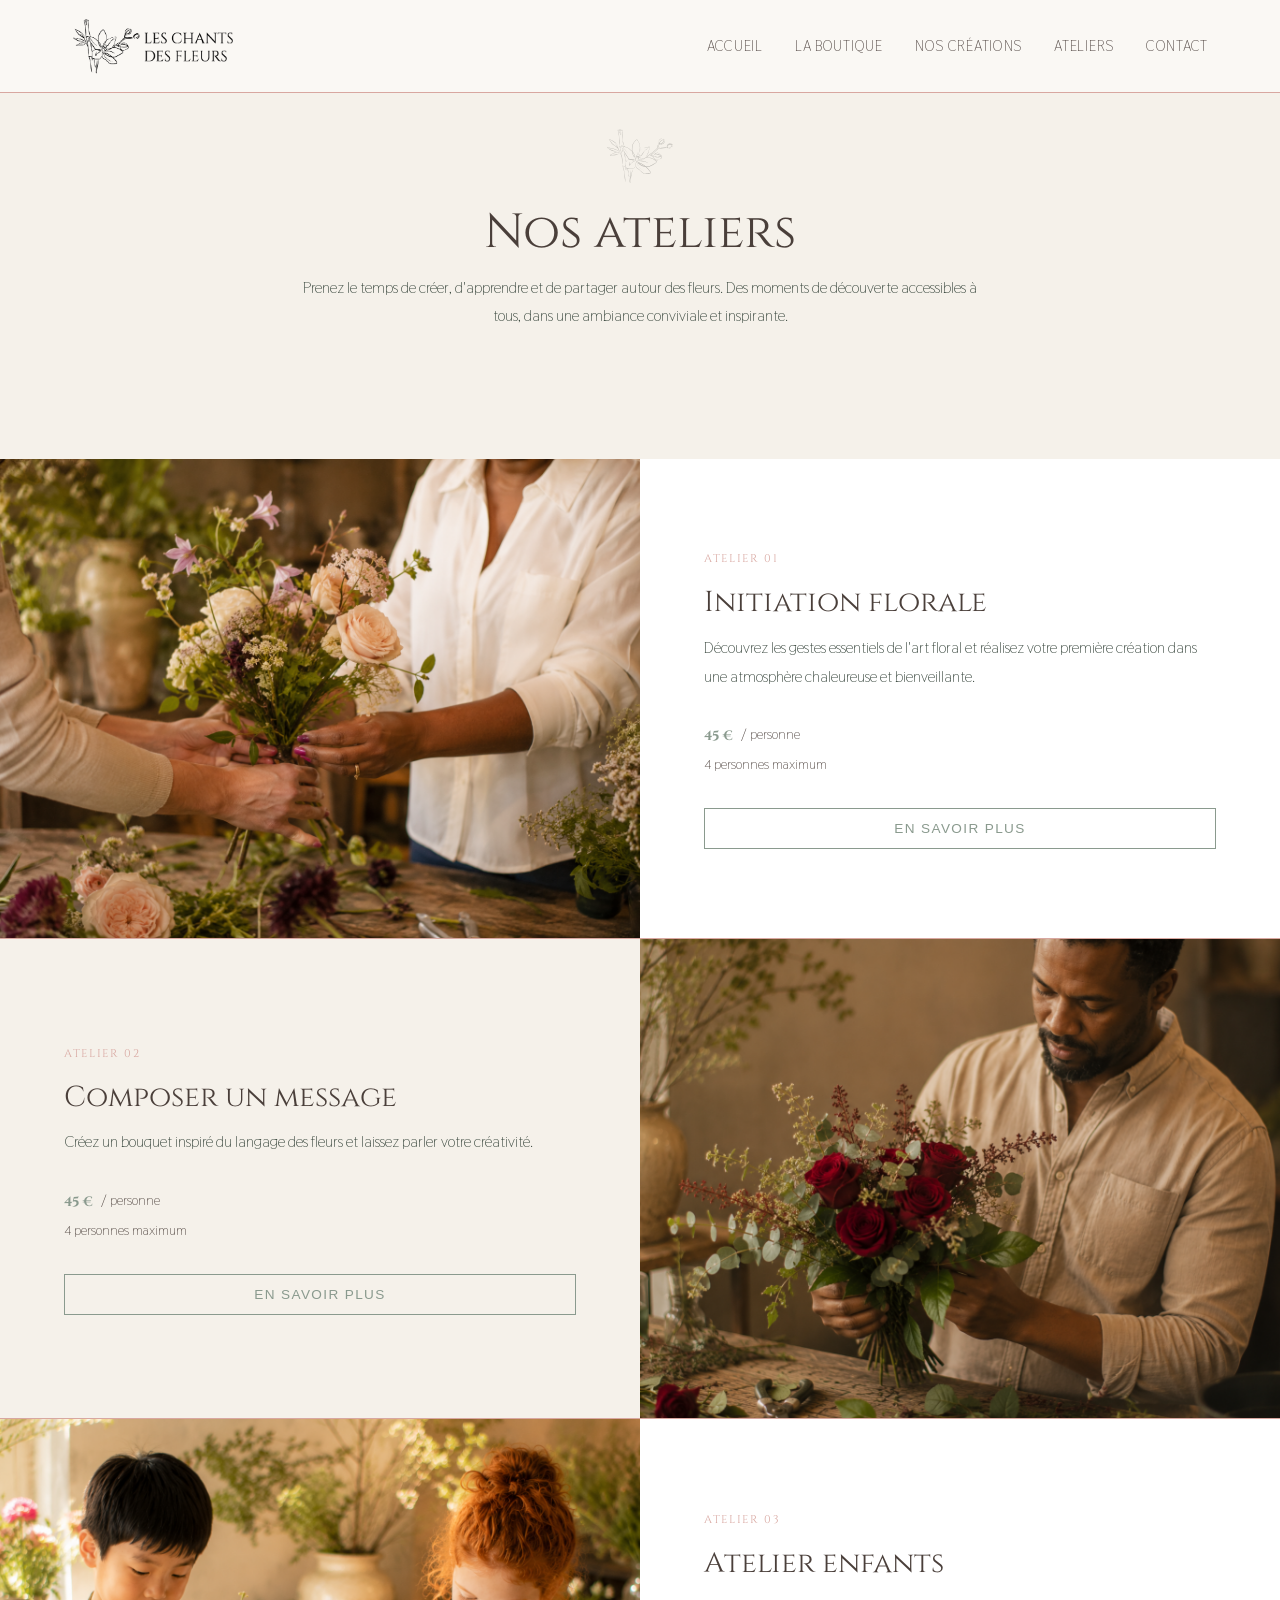
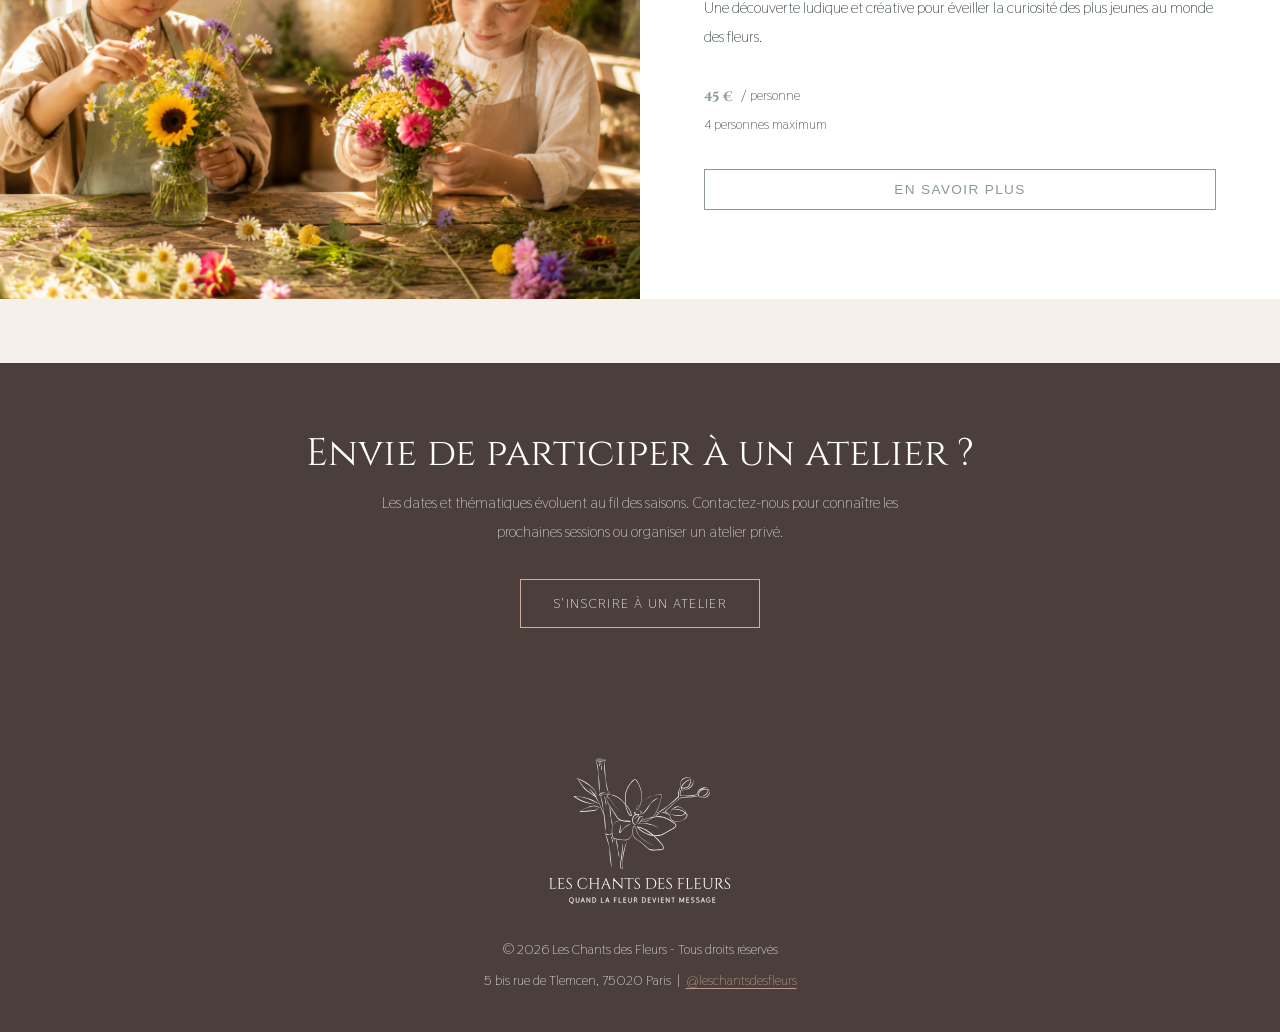
==== pages/ateliers.html @ 89115797 "Ajout pages internes + mises à jour homepage - Page boutique : texte Magalita, portrait, galerie 3 p" ====
<!DOCTYPE html>
<html lang="fr">
<head>
  <meta charset="UTF-8" />
  <meta name="viewport" content="width=device-width, initial-scale=1.0" />
  <meta name="description" content="Les Chants des Fleurs — Nos ateliers floraux à Paris 20e. Initiation florale, langage des fleurs, atelier enfants." />
  <title>Nos ateliers — Les Chants des Fleurs</title>

  <link rel="icon" type="image/svg+xml" href="../assets/images/logo/logo-dessin.svg" />
  <link rel="stylesheet" href="../assets/css/style.css" />
  <style>
    /* ================================================
       Page ateliers — styles spécifiques
       ================================================ */

    .page-hero {
      padding: calc(var(--spacing-xl) * 2) 0 var(--spacing-xl);
      text-align: center;
      background: var(--color-bg);
    }

    .page-hero__ornement {
      height: 56px;
      width: auto;
      opacity: 0.3;
      margin: 0 auto var(--spacing-m);
      display: block;
    }

    .page-hero__titre {
      font-size: clamp(1.8rem, 4vw, 3rem);
      color: var(--color-primary);
      margin-bottom: var(--spacing-m);
    }

    .page-hero__sous-titre {
      color: var(--color-text-light);
      max-width: 680px;
      margin: 0 auto;
      font-size: 1rem;
      line-height: 1.8;
    }

    /* ================================================
       Blocs ateliers empilés
       ================================================ */
    .ateliers-liste {
      padding: var(--spacing-xl) 0;
    }

    .atelier-bloc {
      display: grid;
      grid-template-columns: 1fr 1fr;
      min-height: 480px;
      border-bottom: 1px solid var(--color-accent);
      scroll-margin-top: 90px;
    }

    .atelier-bloc:last-child {
      border-bottom: none;
    }

    /* Photo à gauche pour les blocs impairs */
    .atelier-bloc:nth-child(odd) .atelier-bloc__photo {
      order: 0;
    }
    .atelier-bloc:nth-child(odd) .atelier-bloc__contenu {
      order: 1;
    }

    /* Photo à droite pour les blocs pairs */
    .atelier-bloc:nth-child(even) .atelier-bloc__photo {
      order: 1;
    }
    .atelier-bloc:nth-child(even) .atelier-bloc__contenu {
      order: 0;
    }

    .atelier-bloc__photo {
      overflow: hidden;
    }

    .atelier-bloc__photo img {
      width: 100%;
      height: 100%;
      object-fit: cover;
      object-position: center;
      display: block;
      transition: transform 0.6s ease;
    }

    .atelier-bloc:hover .atelier-bloc__photo img {
      transform: scale(1.03);
    }

    .atelier-bloc__contenu {
      display: flex;
      flex-direction: column;
      justify-content: center;
      padding: var(--spacing-xl);
      background: white;
    }

    .atelier-bloc:nth-child(even) .atelier-bloc__contenu {
      background: var(--color-bg);
    }

    .atelier-bloc__numero {
      font-family: var(--font-title);
      font-size: 0.7rem;
      letter-spacing: 0.15em;
      text-transform: uppercase;
      color: var(--color-accent);
      margin-bottom: var(--spacing-m);
    }

    .atelier-bloc__titre {
      font-size: clamp(1.3rem, 2.5vw, 1.8rem);
      color: var(--color-primary);
      margin-bottom: var(--spacing-m);
    }

    .atelier-bloc__texte {
      color: var(--color-text-light);
      line-height: 1.8;
      margin-bottom: var(--spacing-l);
    }

    .atelier-bloc__meta {
      display: flex;
      flex-direction: column;
      gap: 0.4rem;
      margin-bottom: var(--spacing-l);
    }

    .atelier-bloc__meta span {
      font-size: 0.85rem;
      color: var(--color-text);
      display: flex;
      align-items: center;
      gap: 0.5rem;
    }

    .atelier-bloc__meta strong {
      font-family: var(--font-title);
      color: var(--color-secondary);
    }

    /* ================================================
       Lightbox ateliers
       ================================================ */
    .lightbox {
      display: none;
      position: fixed;
      inset: 0;
      z-index: 200;
      background: rgba(74, 63, 58, 0.75);
      backdrop-filter: blur(4px);
      align-items: center;
      justify-content: center;
      padding: var(--spacing-l);
    }

    .lightbox--visible {
      display: flex;
    }

    .lightbox__inner {
      background: white;
      max-width: 860px;
      width: 100%;
      display: grid;
      grid-template-columns: 1fr 1fr;
      position: relative;
      max-height: 90vh;
      overflow: hidden;
    }

    .lightbox__close {
      position: absolute;
      top: var(--spacing-m);
      right: var(--spacing-m);
      background: none;
      border: none;
      font-size: 1.5rem;
      color: var(--color-text-light);
      cursor: pointer;
      z-index: 10;
      line-height: 1;
      transition: color 0.2s;
      padding: 0.25rem 0.5rem;
    }

    .lightbox__close:hover {
      color: var(--color-primary);
    }

    .lightbox__image-wrap {
      overflow: hidden;
    }

    .lightbox__image-wrap img {
      width: 100%;
      height: 100%;
      object-fit: cover;
      object-position: center;
      display: block;
    }

    .lightbox__details {
      padding: var(--spacing-xl) var(--spacing-l);
      display: flex;
      flex-direction: column;
      gap: var(--spacing-m);
      overflow-y: auto;
    }

    .lightbox__ornement {
      height: 40px;
      width: auto;
      opacity: 0.25;
    }

    .lightbox__nom {
      font-family: var(--font-title);
      font-size: 1.4rem;
      font-weight: 400;
      color: var(--color-primary);
      margin: 0;
    }

    .lightbox__desc {
      color: var(--color-text);
      font-size: 0.95rem;
      margin: 0;
      line-height: 1.8;
    }

    .lightbox__infos {
      display: flex;
      flex-direction: column;
      gap: 0.4rem;
      padding: var(--spacing-m) 0;
      border-top: 1px solid var(--color-accent);
      border-bottom: 1px solid var(--color-accent);
    }

    .lightbox__infos span {
      font-size: 0.88rem;
      color: var(--color-text);
    }

    .lightbox__infos strong {
      font-family: var(--font-title);
      color: var(--color-secondary);
    }

    .lightbox__mention {
      font-size: 0.78rem;
      color: var(--color-text-light);
      font-style: italic;
      line-height: 1.6;
      margin: 0;
    }

    /* ================================================
       CTA fin de page
       ================================================ */
    .section--cta-ateliers {
      background: var(--color-primary);
      padding: var(--spacing-xl) 0;
      text-align: center;
    }

    .section--cta-ateliers h2 {
      color: white;
      margin-bottom: var(--spacing-m);
    }

    .section--cta-ateliers p {
      color: rgba(255,255,255,0.75);
      max-width: 580px;
      margin: 0 auto var(--spacing-l);
      line-height: 1.8;
    }

    .btn--light {
      background: transparent;
      color: white;
      border-color: var(--color-accent);
    }

    .btn--light:hover {
      background: var(--color-accent);
      color: var(--color-primary);
    }

    /* ================================================
       Responsive
       ================================================ */
    @media (max-width: 768px) {
      .atelier-bloc {
        grid-template-columns: 1fr;
        min-height: auto;
      }

      .atelier-bloc__photo {
        order: 0 !important;
        height: 280px;
      }

      .atelier-bloc__contenu {
        order: 1 !important;
        padding: var(--spacing-l);
      }

      .lightbox__inner {
        grid-template-columns: 1fr;
        max-height: 90vh;
        overflow-y: auto;
      }

      .lightbox__image-wrap {
        height: 260px;
      }

      .lightbox__details {
        padding: var(--spacing-l);
      }
    }
  </style>
</head>
<body>

  <!-- Navigation -->
  <nav class="nav">
    <div class="nav__inner">
      <a href="../index.html" class="nav__logo">
        <img src="../assets/images/logo/logo-header.svg" alt="Les Chants des Fleurs" class="nav__logo-img" />
      </a>
      <ul class="nav__links">
        <li><a href="../index.html#accueil">Accueil</a></li>
        <li><a href="../pages/boutique.html">La boutique</a></li>
        <li><a href="../pages/nos-creations.html">Nos créations</a></li>
        <li><a href="../pages/ateliers.html">Ateliers</a></li>
        <li><a href="../index.html#contact">Contact</a></li>
      </ul>
    </div>
  </nav>

  <!-- Hero -->
  <section class="page-hero">
    <div class="container">
      <img src="../assets/images/logo/logo-dessin.svg" alt="" class="page-hero__ornement" />
      <h1 class="page-hero__titre">Nos ateliers</h1>
      <p class="page-hero__sous-titre">Prenez le temps de créer, d'apprendre et de partager autour des fleurs. Des moments de découverte accessibles à tous, dans une ambiance conviviale et inspirante.</p>
    </div>
  </section>

  <!-- Blocs ateliers -->
  <div class="ateliers-liste">

    <!-- Atelier 1 — Initiation florale -->
    <article id="initiation" class="atelier-bloc"
      data-img="../assets/images/produits/Atelier_initiation.png"
      data-nom="Initiation florale"
      data-desc="Découvrez les bases de la composition florale lors d'un atelier convivial en petit groupe. Accompagné(e) pas à pas, vous apprendrez à harmoniser les formes, les couleurs et les textures pour créer votre propre bouquet à partir de fleurs fraîches de saison."
      data-duree="Durée : à préciser"
      data-tarif="45 € par personne"
      data-groupe="Groupe limité à 4 participants">
      <div class="atelier-bloc__photo">
        <img src="../assets/images/produits/Atelier_initiation.png" alt="Atelier initiation florale" />
      </div>
      <div class="atelier-bloc__contenu">
        <p class="atelier-bloc__numero">Atelier 01</p>
        <h2 class="atelier-bloc__titre">Initiation florale</h2>
        <p class="atelier-bloc__texte">Découvrez les gestes essentiels de l'art floral et réalisez votre première création dans une atmosphère chaleureuse et bienveillante.</p>
        <div class="atelier-bloc__meta">
          <span><strong>45 €</strong> / personne</span>
          <span>4 personnes maximum</span>
        </div>
        <button class="btn btn--outline atelier-btn-zoom">En savoir plus</button>
      </div>
    </article>

    <!-- Atelier 2 — Composer un message -->
    <article id="message" class="atelier-bloc"
      data-img="../assets/images/produits/Atelier_message.png"
      data-nom="Composer un message"
      data-desc="Chaque fleur possède sa symbolique. Lors de cet atelier, découvrez le langage des fleurs et composez une création unique qui raconte une histoire, transmet une émotion ou accompagne un message particulier."
      data-duree="Durée : à préciser"
      data-tarif="45 € par personne"
      data-groupe="Groupe limité à 4 participants">
      <div class="atelier-bloc__photo">
        <img src="../assets/images/produits/Atelier_message.png" alt="Atelier composer un message" />
      </div>
      <div class="atelier-bloc__contenu">
        <p class="atelier-bloc__numero">Atelier 02</p>
        <h2 class="atelier-bloc__titre">Composer un message</h2>
        <p class="atelier-bloc__texte">Créez un bouquet inspiré du langage des fleurs et laissez parler votre créativité.</p>
        <div class="atelier-bloc__meta">
          <span><strong>45 €</strong> / personne</span>
          <span>4 personnes maximum</span>
        </div>
        <button class="btn btn--outline atelier-btn-zoom">En savoir plus</button>
      </div>
    </article>

    <!-- Atelier 3 — Atelier enfants -->
    <article id="enfants" class="atelier-bloc"
      data-img="../assets/images/produits/Atelier_enfants.png"
      data-nom="Atelier enfants"
      data-desc="Pensé pour les enfants, cet atelier propose une approche simple et amusante de l'univers floral. Observation, manipulation et création permettent aux plus jeunes de développer leur imagination tout en découvrant la nature et les fleurs."
      data-duree="Durée : à préciser"
      data-tarif="45 € par personne"
      data-groupe="Groupe limité à 4 participants">
      <div class="atelier-bloc__photo">
        <img src="../assets/images/produits/Atelier_enfants.png" alt="Atelier enfants" />
      </div>
      <div class="atelier-bloc__contenu">
        <p class="atelier-bloc__numero">Atelier 03</p>
        <h2 class="atelier-bloc__titre">Atelier enfants</h2>
        <p class="atelier-bloc__texte">Une découverte ludique et créative pour éveiller la curiosité des plus jeunes au monde des fleurs.</p>
        <div class="atelier-bloc__meta">
          <span><strong>45 €</strong> / personne</span>
          <span>4 personnes maximum</span>
        </div>
        <button class="btn btn--outline atelier-btn-zoom">En savoir plus</button>
      </div>
    </article>

  </div>

  <!-- CTA inscription -->
  <section class="section--cta-ateliers">
    <div class="container">
      <h2>Envie de participer à un atelier ?</h2>
      <p>Les dates et thématiques évoluent au fil des saisons. Contactez-nous pour connaître les prochaines sessions ou organiser un atelier privé.</p>
      <a href="../index.html#contact" class="btn btn--light">S'inscrire à un atelier</a>
    </div>
  </section>

  <!-- Lightbox -->
  <div id="lightbox" class="lightbox" role="dialog" aria-modal="true" aria-label="Détail de l'atelier">
    <div class="lightbox__inner">
      <button class="lightbox__close" aria-label="Fermer">&times;</button>
      <div class="lightbox__image-wrap">
        <img id="lightbox-img" src="" alt="" />
      </div>
      <div class="lightbox__details">
        <img src="../assets/images/logo/logo-dessin.svg" alt="" class="lightbox__ornement" />
        <h3 id="lightbox-nom" class="lightbox__nom"></h3>
        <p id="lightbox-desc" class="lightbox__desc"></p>
        <div class="lightbox__infos">
          <span id="lightbox-duree"></span>
          <span><strong id="lightbox-tarif"></strong></span>
          <span id="lightbox-groupe"></span>
        </div>
        <p class="lightbox__mention">Les fleurs utilisées varient selon les saisons et les arrivages afin de privilégier la fraîcheur et la qualité des créations.</p>
        <a href="../index.html#contact" class="btn btn--outline" style="align-self: flex-start;">S'inscrire à cet atelier</a>
      </div>
    </div>
  </div>

  <!-- Footer -->
  <footer class="footer">
    <img src="../assets/images/logo/logo-blanc.svg" alt="Les Chants des Fleurs" class="footer__logo" />
    <p>&copy; 2026 Les Chants des Fleurs - Tous droits réservés</p>
    <p>5 bis rue de Tlemcen, 75020 Paris &nbsp;|&nbsp; <a href="https://instagram.com/leschantsdesfleurs" target="_blank" rel="noopener">@leschantsdesfleurs</a></p>
  </footer>

  <script src="../assets/js/main.js"></script>
  <script>
    const lightbox = document.getElementById('lightbox');
    const lbImg = document.getElementById('lightbox-img');
    const lbNom = document.getElementById('lightbox-nom');
    const lbDesc = document.getElementById('lightbox-desc');
    const lbDuree = document.getElementById('lightbox-duree');
    const lbTarif = document.getElementById('lightbox-tarif');
    const lbGroupe = document.getElementById('lightbox-groupe');

    document.querySelectorAll('.atelier-btn-zoom').forEach(btn => {
      btn.addEventListener('click', () => {
        const bloc = btn.closest('.atelier-bloc');
        lbImg.src = bloc.dataset.img;
        lbImg.alt = bloc.dataset.nom;
        lbNom.textContent = bloc.dataset.nom;
        lbDesc.textContent = bloc.dataset.desc;
        lbDuree.textContent = bloc.dataset.duree;
        lbTarif.textContent = bloc.dataset.tarif;
        lbGroupe.textContent = bloc.dataset.groupe;
        lightbox.classList.add('lightbox--visible');
        document.body.style.overflow = 'hidden';
      });
    });

    document.querySelector('.lightbox__close').addEventListener('click', closeLightbox);
    lightbox.addEventListener('click', e => {
      if (e.target === lightbox) closeLightbox();
    });
    document.addEventListener('keydown', e => {
      if (e.key === 'Escape') closeLightbox();
    });

    function closeLightbox() {
      lightbox.classList.remove('lightbox--visible');
      document.body.style.overflow = '';
    }
  </script>
</body>
</html>
---- assets/css/style.css ----
/* ================================================
   Polices locales
   ================================================ */
@font-face {
  font-family: 'Cinzel';
  src: url('../fonts/Cinzel-Regular.otf') format('opentype');
  font-weight: 400;
  font-style: normal;
  font-display: swap;
}
@font-face {
  font-family: 'Cinzel';
  src: url('../fonts/Cinzel-Bold.otf') format('opentype');
  font-weight: 700;
  font-style: normal;
  font-display: swap;
}
@font-face {
  font-family: 'Cinzel';
  src: url('../fonts/Cinzel-Black.otf') format('opentype');
  font-weight: 900;
  font-style: normal;
  font-display: swap;
}
@font-face {
  font-family: 'Thasadith';
  src: url('../fonts/Thasadith-Regular.ttf') format('truetype');
  font-weight: 400;
  font-style: normal;
  font-display: swap;
}
@font-face {
  font-family: 'Thasadith';
  src: url('../fonts/Thasadith-Italic.ttf') format('truetype');
  font-weight: 400;
  font-style: italic;
  font-display: swap;
}
@font-face {
  font-family: 'Thasadith';
  src: url('../fonts/Thasadith-Bold.ttf') format('truetype');
  font-weight: 700;
  font-style: normal;
  font-display: swap;
}
@font-face {
  font-family: 'Thasadith';
  src: url('../fonts/Thasadith-BoldItalic.ttf') format('truetype');
  font-weight: 700;
  font-style: italic;
  font-display: swap;
}

/* ================================================
   Variables - charte graphique Les Chants des Fleurs
   ================================================ */
:root {
  --color-primary: #4A3F3A;    /* Brun encre */
  --color-secondary: #8A9A8E;  /* Vert sauge */
  --color-accent: #D8A7A0;     /* Vieux rose */
  --color-bg: #F5F1EA;         /* Beige papier */
  --color-text: #4A3F3A;
  --color-text-light: #2E3D33;

  --font-title: 'Cinzel', Georgia, serif;
  --font-body: 'Thasadith', Arial, sans-serif;

  --max-width: 1200px;
  --spacing-s: 0.5rem;
  --spacing-m: 1rem;
  --spacing-l: 2rem;
  --spacing-xl: 4rem;
}

/* ================================================
   Reset & base
   ================================================ */
*, *::before, *::after {
  box-sizing: border-box;
  margin: 0;
  padding: 0;
}

html {
  scroll-behavior: smooth;
}

body {
  background-color: var(--color-bg);
  color: var(--color-text);
  font-family: var(--font-body);
  font-size: 1rem;
  line-height: 1.7;
}

img {
  max-width: 100%;
  display: block;
}

a {
  color: inherit;
  text-decoration: none;
}

/* ================================================
   Typographie
   ================================================ */
h1, h2, h3, h4 {
  font-family: var(--font-title);
  font-weight: 400;
  line-height: 1.2;
}

h1 { font-size: clamp(2rem, 5vw, 3.5rem); }
h2 { font-size: clamp(1.5rem, 3vw, 2.5rem); }
h3 { font-size: 1.25rem; }

p { margin-bottom: var(--spacing-m); }

/* ================================================
   Layout
   ================================================ */
.container {
  max-width: var(--max-width);
  margin: 0 auto;
  padding: 0 var(--spacing-l);
}

section {
  padding: var(--spacing-xl) 0;
}

/* ================================================
   Navigation
   ================================================ */
.nav {
  position: fixed;
  top: 0;
  width: 100%;
  z-index: 100;
  background: rgba(250, 248, 245, 0.95);
  backdrop-filter: blur(8px);
  border-bottom: 1px solid var(--color-accent);
}

.nav__inner {
  display: flex;
  align-items: center;
  justify-content: space-between;
  padding: var(--spacing-m) var(--spacing-l);
  max-width: var(--max-width);
  margin: 0 auto;
}

.nav__logo {
  display: flex;
  align-items: center;
}

.nav__logo-img {
  height: 60px;
  width: auto;
}

.nav__links {
  display: flex;
  gap: var(--spacing-l);
  list-style: none;
}

.nav__links a {
  font-size: 0.9rem;
  letter-spacing: 0.05em;
  text-transform: uppercase;
  transition: color 0.2s;
}

.nav__links a:hover {
  color: var(--color-primary);
}

/* ================================================
   Hero
   ================================================ */
.hero {
  height: 100vh;
  display: flex;
  align-items: center;
  justify-content: center;
  text-align: center;
  background-color: var(--color-primary);
  background-image: url('../images/hero/hero2.png');
  background-size: cover;
  background-position: center;
  position: relative;
}

.hero::before {
  content: '';
  position: absolute;
  inset: 0;
  background: rgba(74, 63, 58, 0.45);
}

.hero__content {
  position: relative;
  max-width: 700px;
  padding: var(--spacing-l);
}

.hero__title {
  margin-bottom: var(--spacing-m);
  color: white;
}

.hero__subtitle {
  font-size: 1.1rem;
  color: rgba(255,255,255,0.85);
  margin-bottom: var(--spacing-l);
}

/* ================================================
   Boutons
   ================================================ */
.btn {
  display: inline-block;
  padding: 0.75rem 2rem;
  border: 1px solid currentColor;
  font-size: 0.85rem;
  letter-spacing: 0.1em;
  text-transform: uppercase;
  cursor: pointer;
  transition: background 0.2s, color 0.2s;
}

.btn--primary {
  background: var(--color-secondary);
  color: white;
  border-color: var(--color-secondary);
}

.btn--primary:hover {
  background: transparent;
  color: var(--color-secondary);
}

.btn--outline {
  background: transparent;
  color: var(--color-secondary);
}

.btn--outline:hover {
  background: var(--color-secondary);
  color: white;
}

/* ================================================
   Utilitaires sections
   ================================================ */
.section--beige {
  background: var(--color-bg);
}

/* ================================================
   Section intro
   ================================================ */
.intro {
  text-align: center;
  max-width: 700px;
  margin: 0 auto;
}

.intro h2 {
  margin-bottom: var(--spacing-m);
  color: var(--color-primary);
}

/* ================================================
   Section boutique / fondatrice
   ================================================ */
#boutique {
  padding: var(--spacing-l) 0;
}

.boutique__grid {
  display: grid;
  grid-template-columns: 3fr 2fr;
  gap: var(--spacing-l);
  align-items: center;
}

.boutique__ornement {
  height: 64px;
  width: auto;
  opacity: 0.35;
  margin-bottom: var(--spacing-m);
  display: block;
}

.boutique__texte h2 {
  margin-bottom: var(--spacing-m);
  color: var(--color-primary);
}

.boutique__signature {
  font-family: var(--font-title);
  font-size: 0.95rem;
  color: var(--color-secondary);
  margin: var(--spacing-m) 0;
  font-style: italic;
}

.boutique__signature span {
  font-family: var(--font-body);
  font-style: normal;
  font-size: 0.85rem;
  letter-spacing: 0.08em;
  text-transform: uppercase;
  color: var(--color-text-light);
}

.boutique__photo img {
  width: 100%;
  max-height: 480px;
  aspect-ratio: 4/5;
  object-fit: cover;
  object-position: top;
}

/* ================================================
   Grille générique (ateliers uniquement)
   ================================================ */
.grid--3 {
  display: grid;
  grid-template-columns: repeat(auto-fit, minmax(280px, 1fr));
  gap: var(--spacing-l);
}

/* ================================================
   Section Nos Créations — Grille 3+2
   ================================================ */
.section--creations {
  padding: var(--spacing-xl) 0;
  background: white;
}

.creations__header {
  text-align: center;
  max-width: 580px;
  margin: 0 auto var(--spacing-xl);
}

.creations__header h2 {
  color: var(--color-primary);
  margin-bottom: var(--spacing-m);
}

.creations__intro {
  color: var(--color-text-light);
  font-style: italic;
  margin: 0;
}

/* Grille 2x2 */
.creations__grid {
  display: grid;
  grid-template-columns: repeat(2, 1fr);
  gap: var(--spacing-xl) var(--spacing-l);
}

.creation-thumb {
  display: block;
  text-decoration: none;
  color: inherit;
  cursor: pointer;
}

.creation-thumb__figure {
  margin: 0;
  overflow: hidden;
}

.creation-thumb__figure img {
  width: 100%;
  aspect-ratio: 1;
  object-fit: cover;
  display: block;
  transition: transform 0.6s ease;
}

.creation-thumb:hover .creation-thumb__figure img {
  transform: scale(1.04);
}

.creation-thumb__label {
  display: flex;
  align-items: flex-start;
  gap: var(--spacing-m);
  padding: var(--spacing-m) 0 0;
}

.creation-thumb__text {
  display: flex;
  flex-direction: column;
  gap: 0.35rem;
}

.creation-thumb__desc {
  font-size: 1rem;
  color: var(--color-text-light);
  margin: 0;
  line-height: 1.6;
}

.creation-thumb__ornement {
  height: 56px;
  width: auto;
  opacity: 0.65;
  flex-shrink: 0;
}

.creation-thumb__label h3 {
  font-family: var(--font-title);
  font-size: 1.1rem;
  font-weight: 400;
  color: var(--color-primary);
  letter-spacing: 0.05em;
  margin: 0;
}

/* ================================================
   Ateliers
   ================================================ */
.atelier-card {
  border: 1px solid var(--color-accent);
  text-align: center;
  overflow: hidden;
}

.atelier-card__image {
  width: 100%;
  overflow: hidden;
}

.atelier-card__image img {
  width: 100%;
  display: block;
  object-fit: cover;
  transition: transform 0.6s ease;
}

.atelier-card:hover .atelier-card__image img {
  transform: scale(1.04);
}

/* Cadrage large — vue d'ensemble */
.atelier-card__image--large {
  height: 170px;
}
.atelier-card__image--large img {
  height: 170px;
  object-position: center center;
}

/* Cadrage serré — zoom sur les mains/détail */
.atelier-card__image--serree {
  height: 170px;
}
.atelier-card__image--serree img {
  height: 170px;
  object-position: center 30%;
}

/* Cadrage décentré — composition légèrement décalée */
.atelier-card__image--decentree {
  height: 170px;
}
.atelier-card__image--decentree img {
  height: 170px;
  object-position: left center;
}

.atelier-card h3 {
  font-family: var(--font-title);
  font-size: 1.1rem;
  color: var(--color-primary);
  margin: var(--spacing-l) var(--spacing-l) var(--spacing-m);
}

.atelier-card p {
  color: var(--color-text);
  font-size: 0.9rem;
  padding: 0 var(--spacing-l) var(--spacing-l);
  margin: 0;
}

/* ================================================
   Social Wall Instagram — Bande horizontale
   ================================================ */
.section--instagram {
  padding: var(--spacing-xl) 0;
  background: var(--color-bg);
}

.instagram__header {
  text-align: center;
  margin-bottom: var(--spacing-l);
  padding: 0 var(--spacing-l);
}

.instagram__header h2 {
  color: var(--color-primary);
  margin-bottom: var(--spacing-s);
}

.instagram__handle {
  font-size: 0.85rem;
  letter-spacing: 0.1em;
  color: var(--color-secondary);
  transition: color 0.2s;
}

.instagram__handle:hover {
  color: var(--color-primary);
}

.instagram__wall {
  display: flex;
  gap: 6px;
  height: 380px;
  max-width: 1400px;
  margin: 0 auto;
  overflow: hidden;
}

.instagram__post {
  flex: 1;
  overflow: hidden;
}

.instagram__post img {
  width: 100%;
  height: 100%;
  object-fit: cover;
  display: block;
  transition: opacity 0.35s, transform 0.6s;
}

.instagram__post:hover img {
  opacity: 0.88;
  transform: scale(1.03);
}

/* ================================================
   Contact
   ================================================ */
.contact__grid {
  display: grid;
  grid-template-columns: 1fr 1fr;
  gap: var(--spacing-xl);
  align-items: start;
}

.contact__info p {
  color: var(--color-text-light);
}

.instagram__link {
  display: inline-flex;
  align-items: center;
  gap: 0.4rem;
  color: var(--color-text-light);
  text-decoration: none;
  transition: color 0.2s;
}

.instagram__link:hover {
  color: var(--color-primary);
}

.instagram__link svg {
  flex-shrink: 0;
  opacity: 0.8;
}

.form__group {
  margin-bottom: var(--spacing-m);
}

.form__group label {
  display: block;
  font-size: 0.85rem;
  letter-spacing: 0.05em;
  text-transform: uppercase;
  margin-bottom: var(--spacing-s);
}

.form__group input,
.form__group textarea {
  width: 100%;
  padding: 0.75rem;
  border: 1px solid var(--color-accent);
  background: white;
  font-family: var(--font-body);
  font-size: 1rem;
  color: var(--color-text);
  outline: none;
  transition: border-color 0.2s;
}

.form__group input:focus,
.form__group textarea:focus {
  border-color: var(--color-primary);
}

.form__group textarea {
  min-height: 140px;
  resize: vertical;
}

/* ================================================
   Footer
   ================================================ */
.footer {
  background: var(--color-primary);
  color: white;
  text-align: center;
  padding: var(--spacing-xl) var(--spacing-l) var(--spacing-l);
  font-size: 0.85rem;
}

.footer__logo {
  height: 150px;
  width: auto;
  margin: 0 auto var(--spacing-l);
}

.footer p {
  margin-bottom: var(--spacing-s);
  opacity: 0.85;
}

.footer a {
  color: var(--color-accent);
  text-decoration: underline;
  text-underline-offset: 3px;
}

/* ================================================
   Responsive
   ================================================ */
@media (max-width: 768px) {
  .nav__links {
    display: none;
  }

  .boutique__grid {
    grid-template-columns: 1fr;
  }

  .boutique__photo {
    order: -1;
  }

  .creations__grid {
    grid-template-columns: 1fr;
  }

  .instagram__wall {
    height: 220px;
  }

  .contact__grid {
    grid-template-columns: 1fr;
  }
}
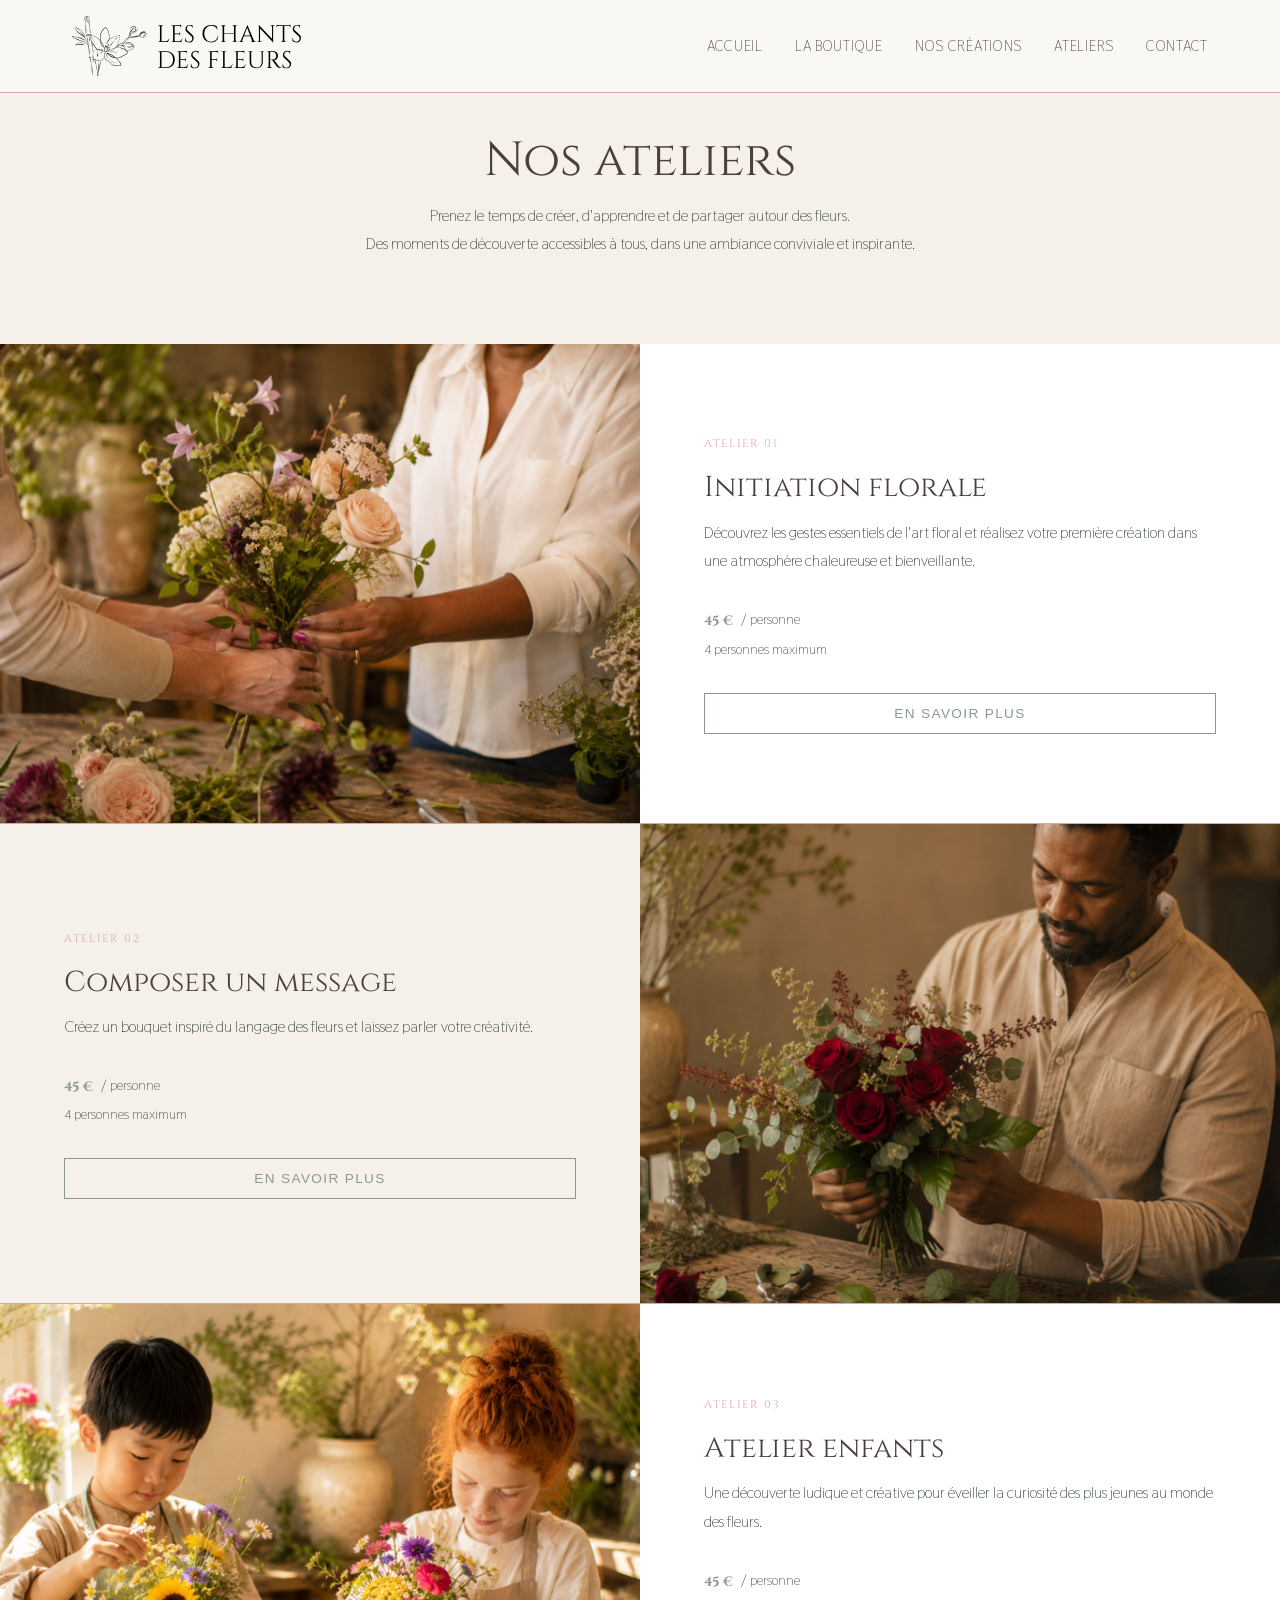
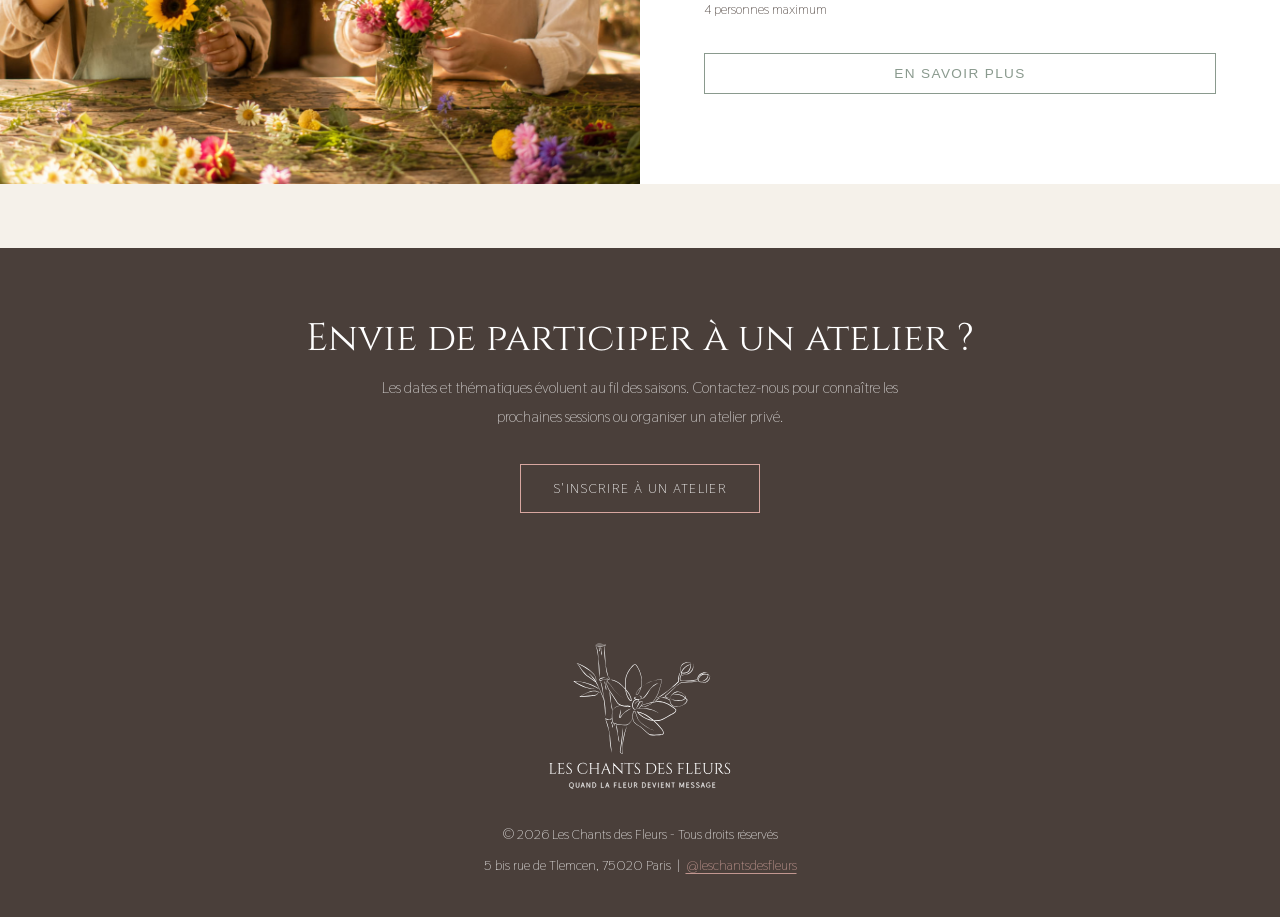
==== commit 6b4319be: "Refonte photos + ajustements UI — session 24 juin 2026 - Photos mariage : 4 images ajoutées (Mariage" ====
--- a/pages/ateliers.html
+++ b/pages/ateliers.html
@@ -14,7 +14,8 @@
        ================================================ */
 
     .page-hero {
-      padding: calc(var(--spacing-xl) * 2) 0 var(--spacing-xl);
+      padding: calc(var(--spacing-xl) * 2) 0 var(--spacing-m);
+      min-height: 280px;
       text-align: center;
       background: var(--color-bg);
     }
@@ -351,9 +352,8 @@
   <!-- Hero -->
   <section class="page-hero">
     <div class="container">
-      <img src="../assets/images/logo/logo-dessin.svg" alt="" class="page-hero__ornement" />
       <h1 class="page-hero__titre">Nos ateliers</h1>
-      <p class="page-hero__sous-titre">Prenez le temps de créer, d'apprendre et de partager autour des fleurs. Des moments de découverte accessibles à tous, dans une ambiance conviviale et inspirante.</p>
+      <p class="page-hero__sous-titre">Prenez le temps de créer, d'apprendre et de partager autour des fleurs.<br>Des moments de découverte accessibles à tous, dans une ambiance conviviale et inspirante.</p>
     </div>
   </section>
 
@@ -362,14 +362,14 @@
 
     <!-- Atelier 1 — Initiation florale -->
     <article id="initiation" class="atelier-bloc"
-      data-img="../assets/images/produits/Atelier_initiation.png"
+      data-img="../assets/images/produits/Atelier_initiation.jpg"
       data-nom="Initiation florale"
       data-desc="Découvrez les bases de la composition florale lors d'un atelier convivial en petit groupe. Accompagné(e) pas à pas, vous apprendrez à harmoniser les formes, les couleurs et les textures pour créer votre propre bouquet à partir de fleurs fraîches de saison."
       data-duree="Durée : à préciser"
       data-tarif="45 € par personne"
       data-groupe="Groupe limité à 4 participants">
       <div class="atelier-bloc__photo">
-        <img src="../assets/images/produits/Atelier_initiation.png" alt="Atelier initiation florale" />
+        <img src="../assets/images/produits/Atelier_initiation.jpg" alt="Atelier initiation florale" />
       </div>
       <div class="atelier-bloc__contenu">
         <p class="atelier-bloc__numero">Atelier 01</p>
@@ -385,14 +385,14 @@
 
     <!-- Atelier 2 — Composer un message -->
     <article id="message" class="atelier-bloc"
-      data-img="../assets/images/produits/Atelier_message.png"
+      data-img="../assets/images/produits/Atelier_message.jpg"
       data-nom="Composer un message"
       data-desc="Chaque fleur possède sa symbolique. Lors de cet atelier, découvrez le langage des fleurs et composez une création unique qui raconte une histoire, transmet une émotion ou accompagne un message particulier."
       data-duree="Durée : à préciser"
       data-tarif="45 € par personne"
       data-groupe="Groupe limité à 4 participants">
       <div class="atelier-bloc__photo">
-        <img src="../assets/images/produits/Atelier_message.png" alt="Atelier composer un message" />
+        <img src="../assets/images/produits/Atelier_message.jpg" alt="Atelier composer un message" />
       </div>
       <div class="atelier-bloc__contenu">
         <p class="atelier-bloc__numero">Atelier 02</p>
@@ -408,14 +408,14 @@
 
     <!-- Atelier 3 — Atelier enfants -->
     <article id="enfants" class="atelier-bloc"
-      data-img="../assets/images/produits/Atelier_enfants.png"
+      data-img="../assets/images/produits/Atelier_enfants.jpg"
       data-nom="Atelier enfants"
       data-desc="Pensé pour les enfants, cet atelier propose une approche simple et amusante de l'univers floral. Observation, manipulation et création permettent aux plus jeunes de développer leur imagination tout en découvrant la nature et les fleurs."
       data-duree="Durée : à préciser"
       data-tarif="45 € par personne"
       data-groupe="Groupe limité à 4 participants">
       <div class="atelier-bloc__photo">
-        <img src="../assets/images/produits/Atelier_enfants.png" alt="Atelier enfants" />
+        <img src="../assets/images/produits/Atelier_enfants.jpg" alt="Atelier enfants" />
       </div>
       <div class="atelier-bloc__contenu">
         <p class="atelier-bloc__numero">Atelier 03</p>
--- a/assets/css/style.css
+++ b/assets/css/style.css
@@ -184,7 +184,7 @@
    Hero
    ================================================ */
 .hero {
-  height: 100vh;
+  height: 75vh;
   display: flex;
   align-items: center;
   justify-content: center;
@@ -293,7 +293,7 @@
 .boutique__ornement {
   height: 64px;
   width: auto;
-  opacity: 0.35;
+  opacity: 1;
   margin-bottom: var(--spacing-m);
   display: block;
 }
@@ -416,7 +416,7 @@
 .creation-thumb__ornement {
   height: 56px;
   width: auto;
-  opacity: 0.65;
+  opacity: 1;
   flex-shrink: 0;
 }
 
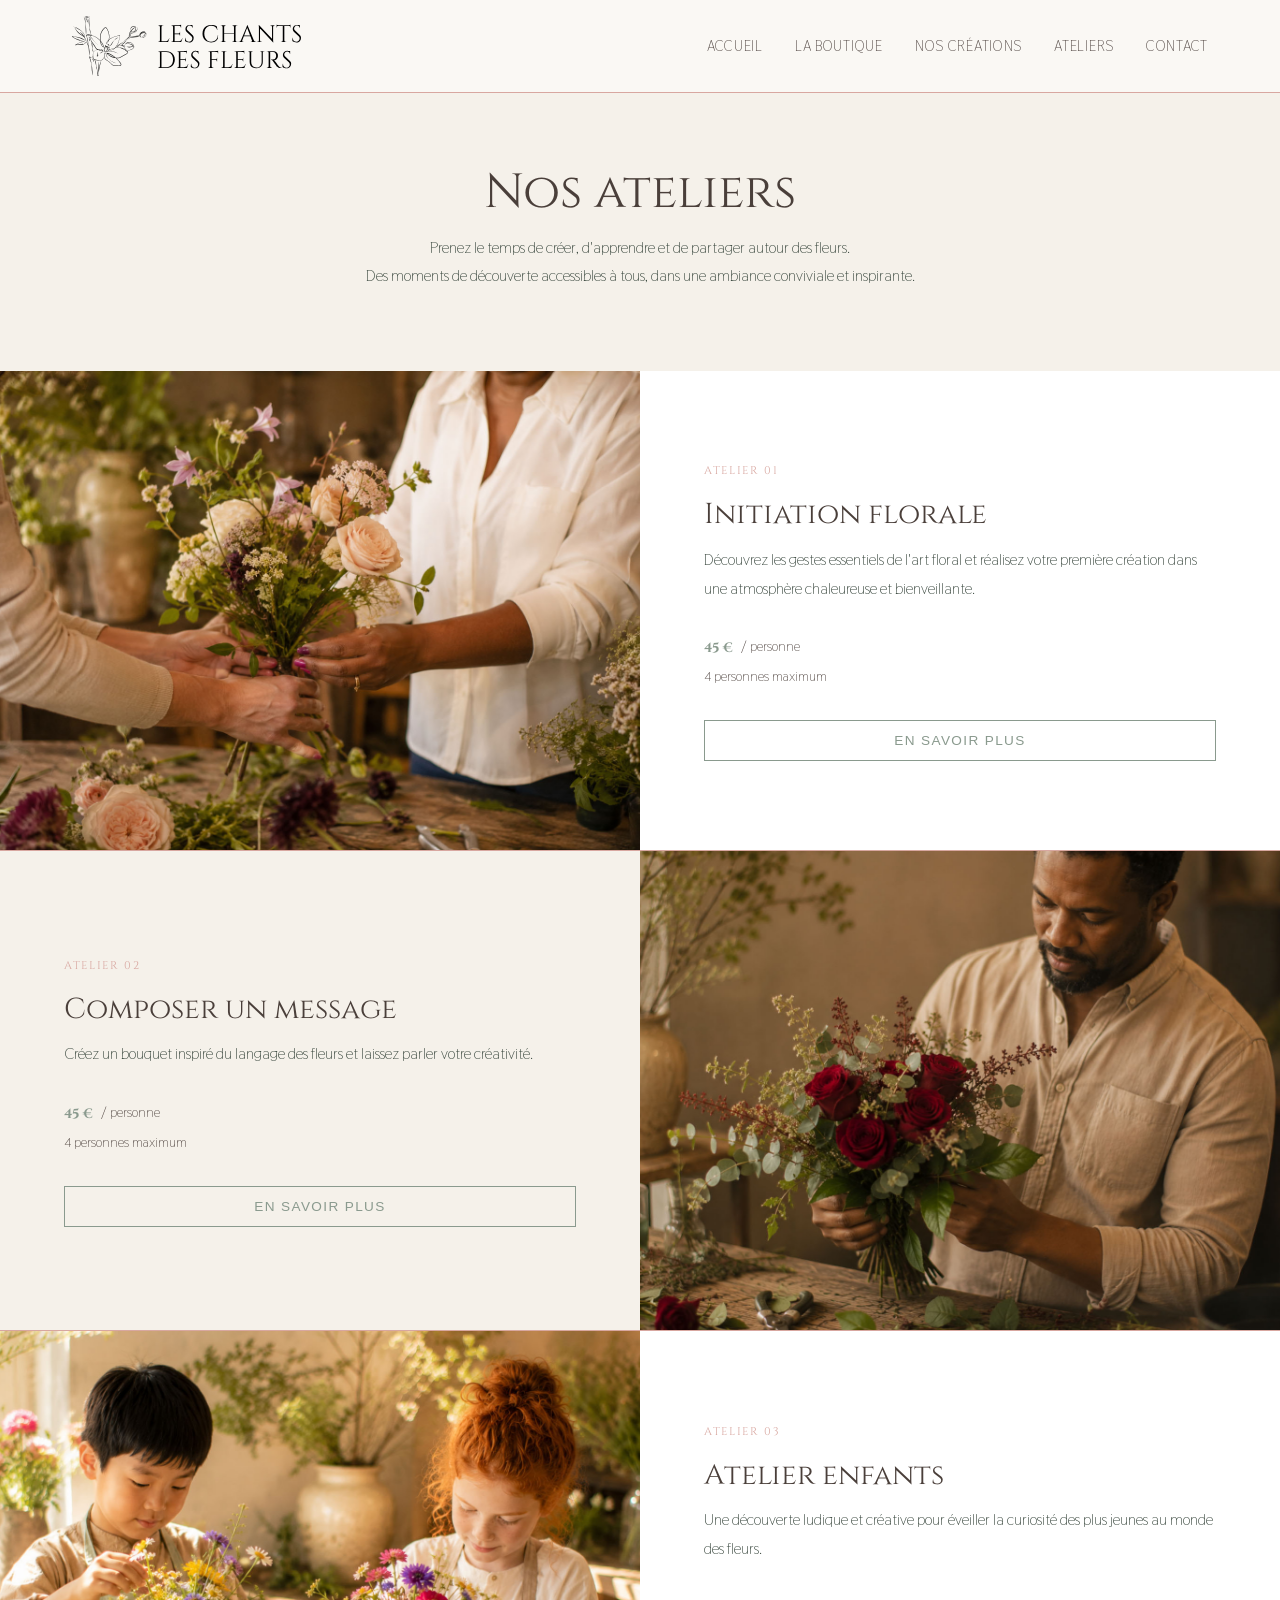
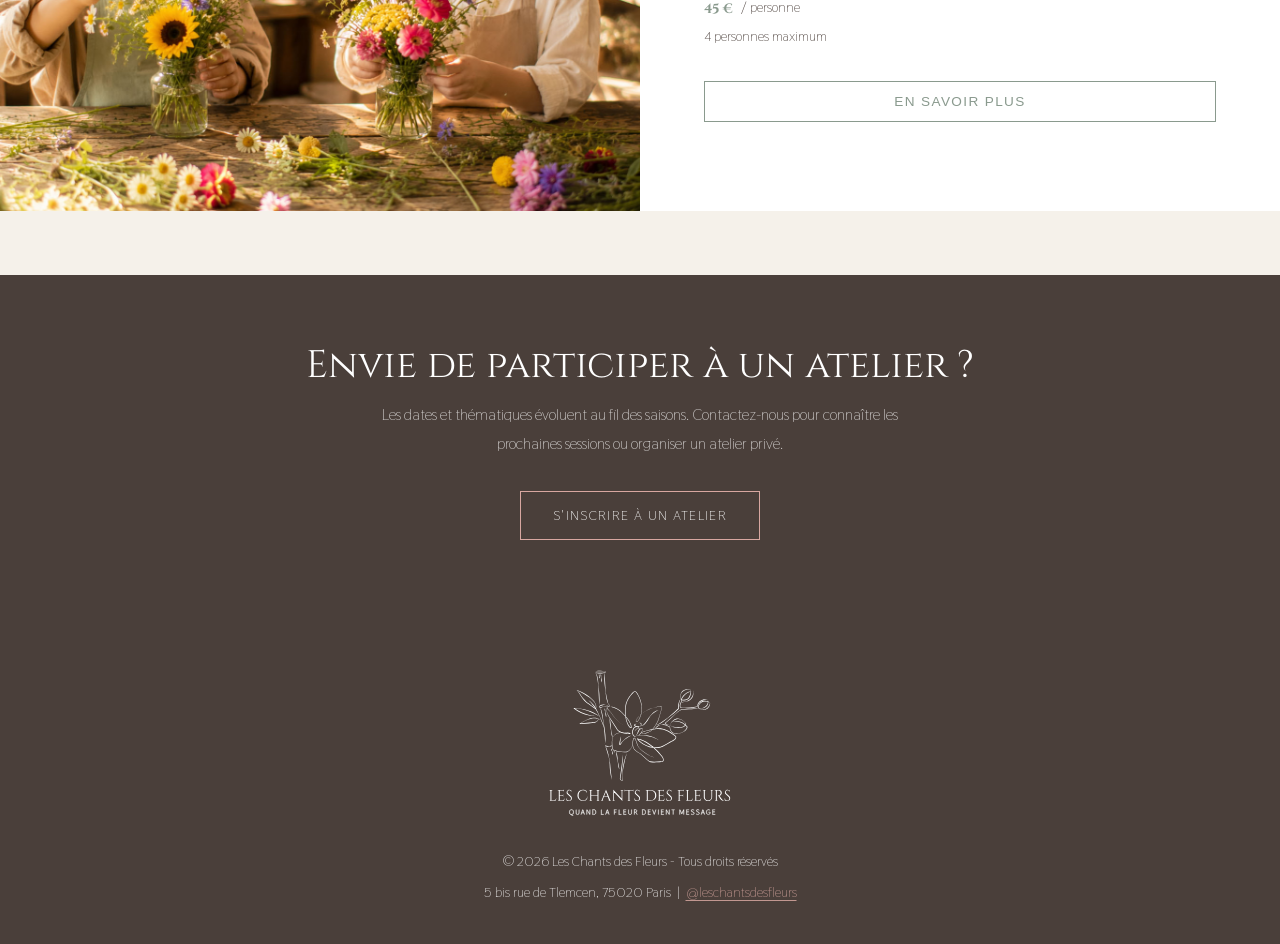
==== commit 14268439: "Harmonise padding-top toutes pages + supprime fleur nos-créations Co-Authored-By: Claude Sonnet 4.6 " ====
--- a/pages/ateliers.html
+++ b/pages/ateliers.html
@@ -14,7 +14,7 @@
        ================================================ */
 
     .page-hero {
-      padding: calc(var(--spacing-xl) * 2) 0 var(--spacing-m);
+      padding: calc(var(--spacing-xl) * 2 + var(--spacing-l)) 0 var(--spacing-m);
       min-height: 280px;
       text-align: center;
       background: var(--color-bg);
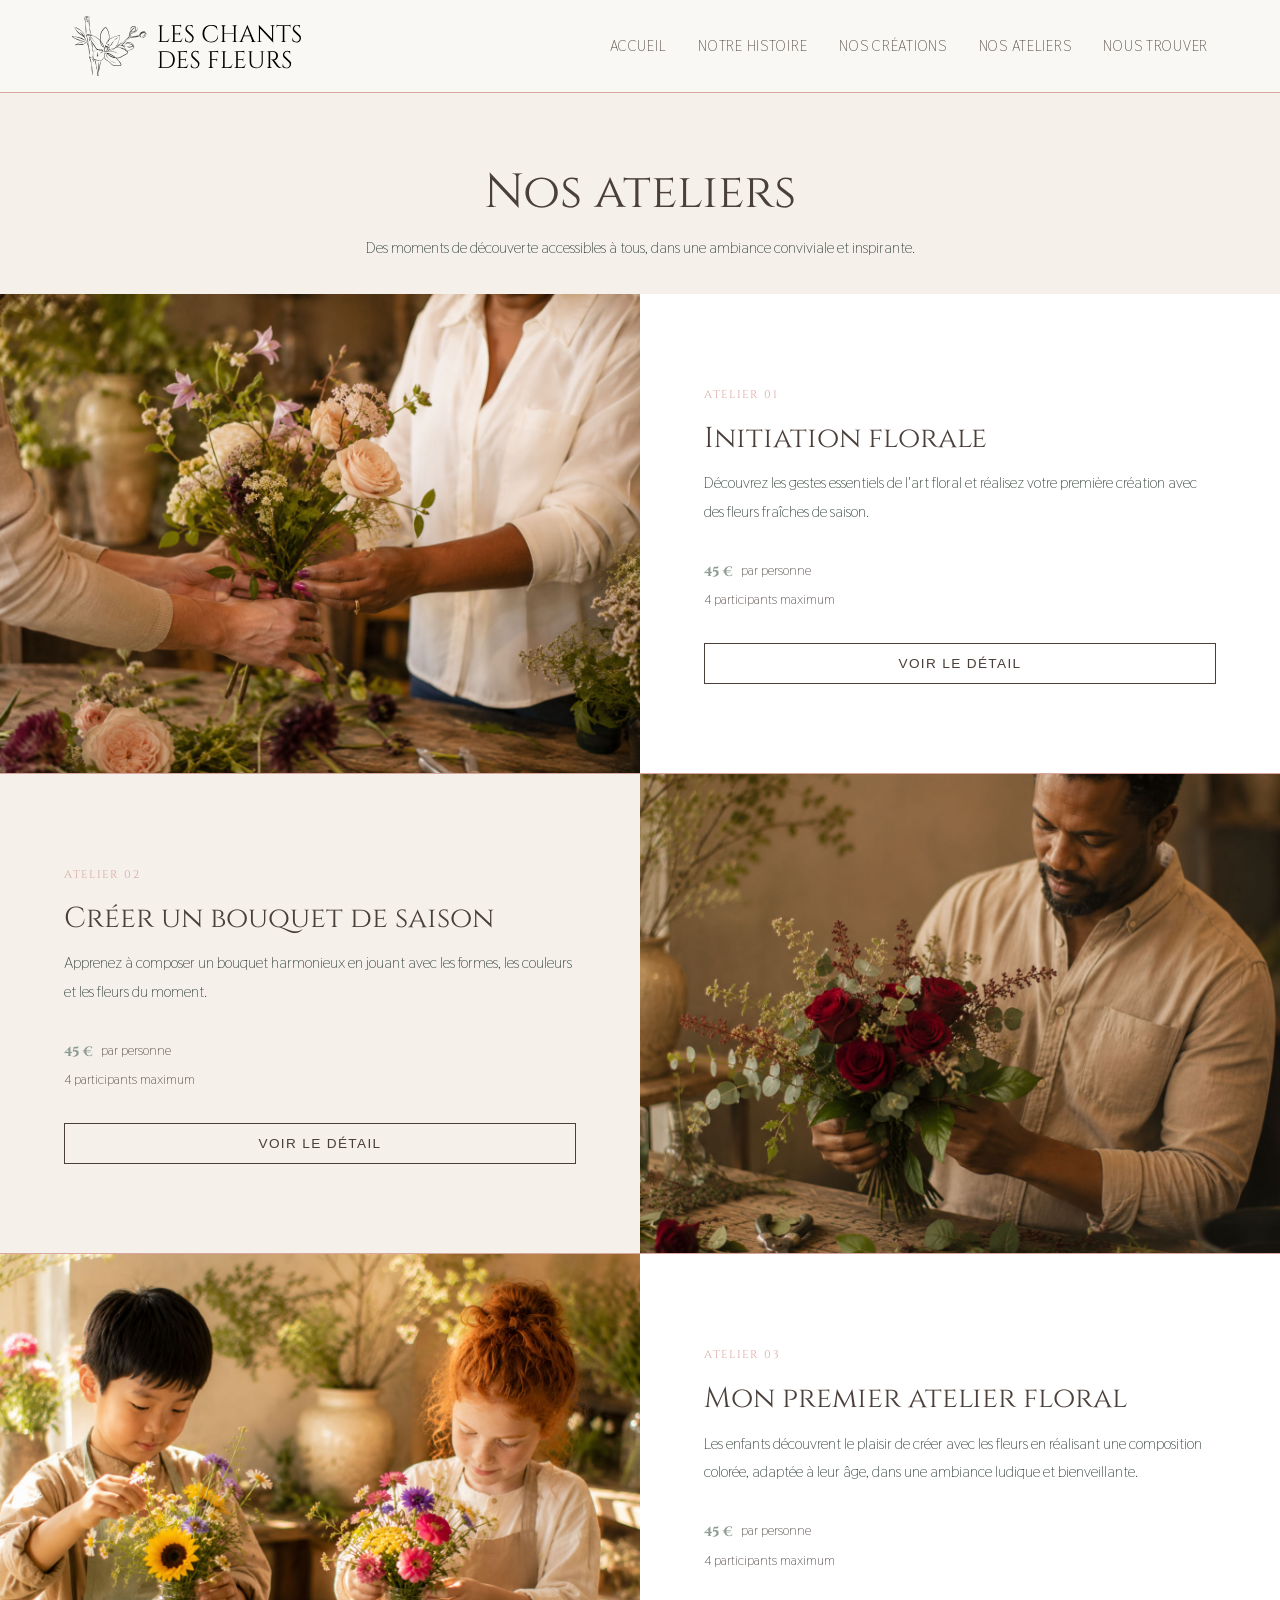
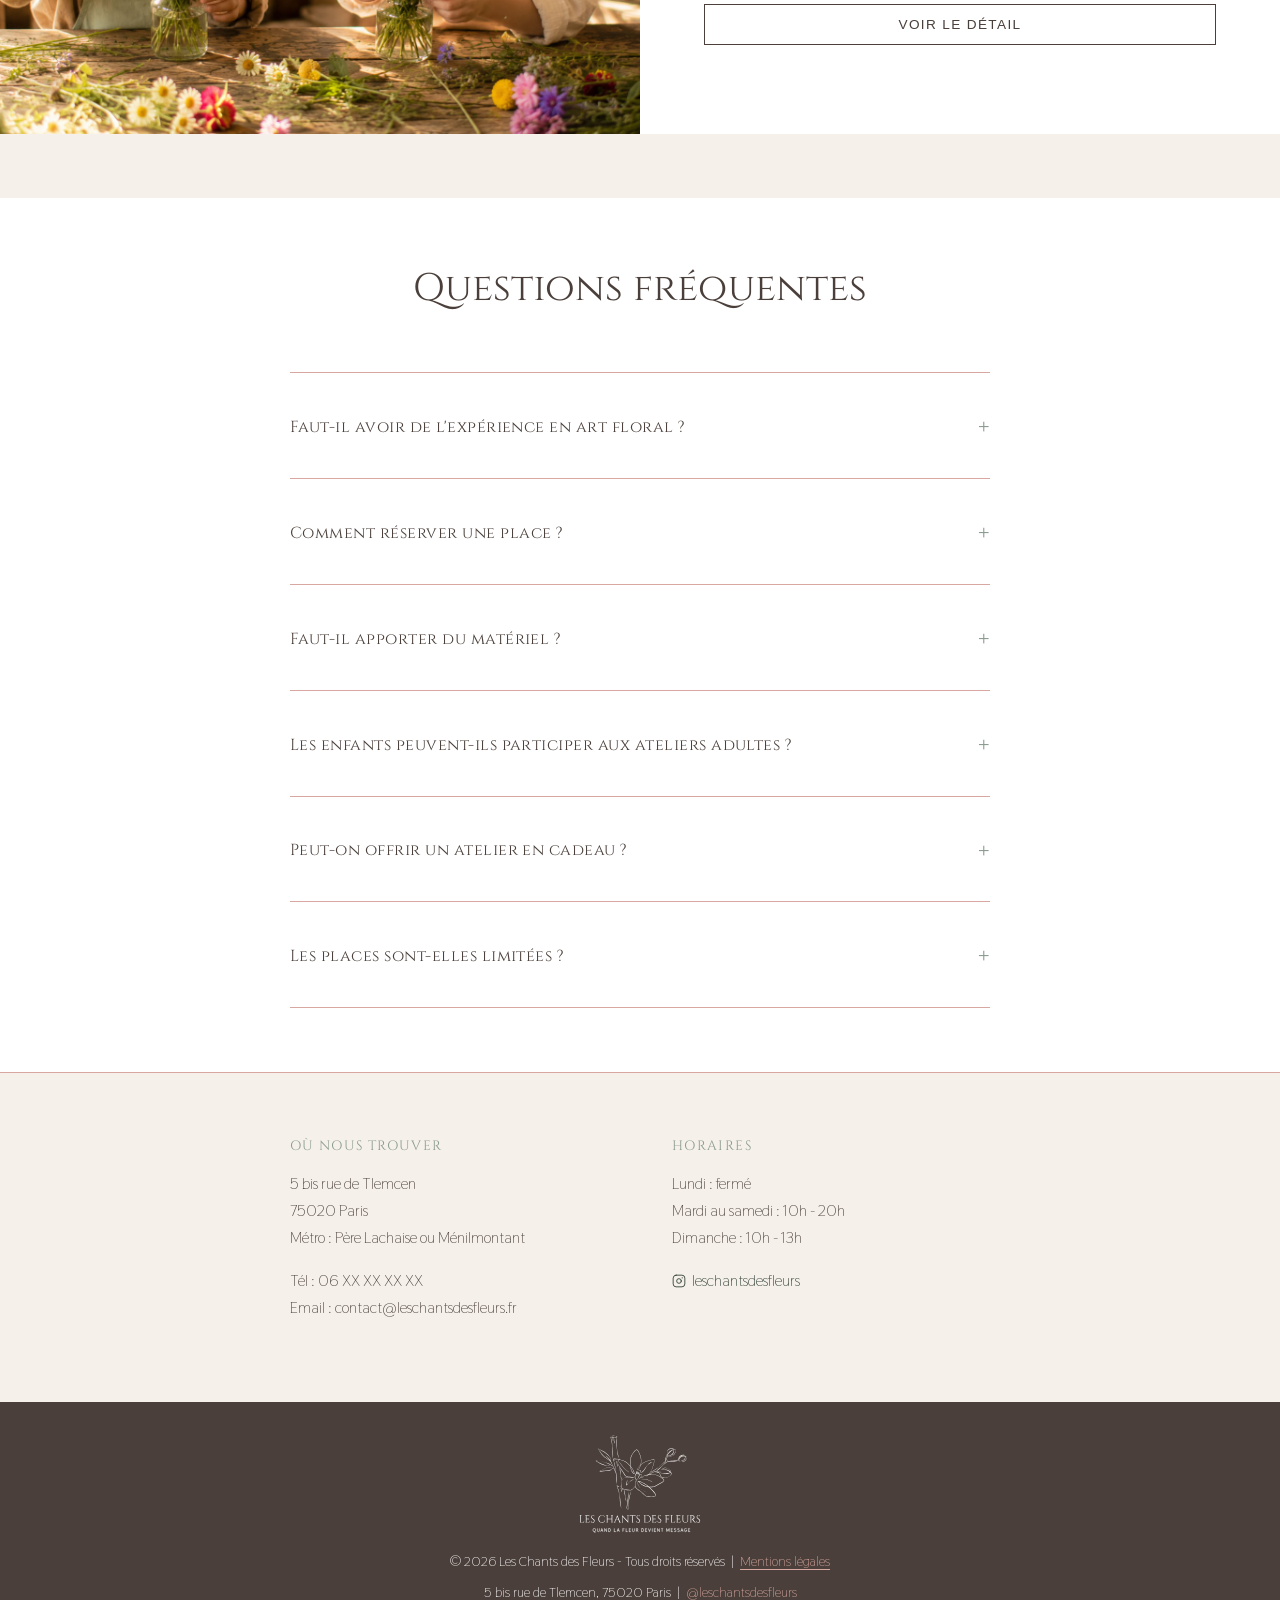
==== commit 9280a86d: "Refonte complete UI/UX, SEO et correctifs - SEO : schema.org, Open Graph, titres enrichis, sitemap, " ====
--- a/pages/ateliers.html
+++ b/pages/ateliers.html
@@ -3,10 +3,20 @@
 <head>
   <meta charset="UTF-8" />
   <meta name="viewport" content="width=device-width, initial-scale=1.0" />
-  <meta name="description" content="Les Chants des Fleurs — Nos ateliers floraux à Paris 20e. Initiation florale, langage des fleurs, atelier enfants." />
-  <title>Nos ateliers — Les Chants des Fleurs</title>
+  <meta name="description" content="Ateliers floraux à Paris 20e : initiation florale, bouquet de saison, premier atelier enfants. Groupes de 4 participants maximum. Réservation sur demande." />
+  <title>Ateliers floraux Paris 20e — Les Chants des Fleurs</title>
+
+  <!-- Open Graph -->
+  <meta property="og:type" content="website" />
+  <meta property="og:site_name" content="Les Chants des Fleurs" />
+  <meta property="og:locale" content="fr_FR" />
+  <meta property="og:title" content="Ateliers floraux Paris 20e — Les Chants des Fleurs" />
+  <meta property="og:description" content="Ateliers floraux à Paris 20e : initiation florale, bouquet de saison, premier atelier enfants. Groupes de 4 participants maximum." />
+  <meta property="og:url" content="https://leschantsdesfleurs.fr/pages/ateliers.html" />
+  <meta property="og:image" content="https://leschantsdesfleurs.fr/assets/images/produits/Atelier_initiation.jpg" />
 
   <link rel="icon" type="image/svg+xml" href="../assets/images/logo/logo-dessin.svg" />
+  <link rel="icon" type="image/png" sizes="32x32" href="../assets/images/logo/favicon-32x32.png" />
   <link rel="stylesheet" href="../assets/css/style.css" />
   <style>
     /* ================================================
@@ -15,7 +25,6 @@
 
     .page-hero {
       padding: calc(var(--spacing-xl) * 2 + var(--spacing-l)) 0 var(--spacing-m);
-      min-height: 280px;
       text-align: center;
       background: var(--color-bg);
     }
@@ -46,7 +55,7 @@
        Blocs ateliers empilés
        ================================================ */
     .ateliers-liste {
-      padding: var(--spacing-xl) 0;
+      padding: var(--spacing-m) 0 var(--spacing-xl);
     }
 
     .atelier-bloc {
@@ -181,18 +190,25 @@
       position: absolute;
       top: var(--spacing-m);
       right: var(--spacing-m);
-      background: none;
+      background: rgba(255, 255, 255, 0.88);
       border: none;
-      font-size: 1.5rem;
-      color: var(--color-text-light);
+      border-radius: 50%;
+      font-size: 1.3rem;
+      color: var(--color-primary);
       cursor: pointer;
       z-index: 10;
       line-height: 1;
-      transition: color 0.2s;
-      padding: 0.25rem 0.5rem;
+      transition: background 0.2s, color 0.2s;
+      width: 2rem;
+      height: 2rem;
+      display: flex;
+      align-items: center;
+      justify-content: center;
+      padding: 0;
     }
 
     .lightbox__close:hover {
+      background: rgba(255, 255, 255, 1);
       color: var(--color-primary);
     }
 
@@ -206,6 +222,10 @@
       object-fit: cover;
       object-position: center;
       display: block;
+    }
+
+    #lb-enfants .lightbox__image-wrap img {
+      object-position: left center;
     }
 
     .lightbox__details {
@@ -265,7 +285,94 @@
     }
 
     /* ================================================
-       CTA fin de page
+       Liste "Vous repartirez avec" dans lightbox
+       ================================================ */
+    .lightbox__liste {
+      list-style: none;
+      padding: 0;
+      margin: 0;
+      display: flex;
+      flex-direction: column;
+      gap: 0.4rem;
+    }
+
+    .lightbox__liste li {
+      font-size: 0.9rem;
+      color: var(--color-text);
+      padding-left: 1.2em;
+      position: relative;
+    }
+
+    .lightbox__liste li::before {
+      content: "—";
+      position: absolute;
+      left: 0;
+      color: var(--color-accent-dark, var(--color-secondary));
+    }
+
+    /* ================================================
+       Section infos pratiques (ateliers)
+       ================================================ */
+    .section--infos-pratiques {
+      background: var(--color-bg);
+      padding: var(--spacing-xl) 0;
+      border-top: 1px solid var(--color-accent);
+    }
+
+    .infos-pratiques__grid {
+      display: grid;
+      grid-template-columns: 1fr 1fr;
+      gap: var(--spacing-xl);
+      max-width: 700px;
+      margin: 0 auto;
+    }
+
+    .infos-pratiques__grid h3 {
+      font-family: var(--font-title);
+      font-size: 0.85rem;
+      letter-spacing: 0.1em;
+      text-transform: uppercase;
+      color: var(--color-secondary);
+      margin-bottom: var(--spacing-m);
+    }
+
+    /* ================================================
+       Section formulaire ateliers
+       ================================================ */
+    .section--form-ateliers {
+      padding: var(--spacing-xl) 0;
+      background: white;
+      border-top: 1px solid var(--color-accent);
+    }
+
+    select {
+      width: 100%;
+      padding: 0.75rem 1rem;
+      border: 1px solid var(--color-accent);
+      background: white;
+      font-family: var(--font-body);
+      font-size: 0.95rem;
+      color: var(--color-text);
+      appearance: none;
+      background-image: url("data:image/svg+xml,%3Csvg xmlns='http://www.w3.org/2000/svg' width='12' height='8' viewBox='0 0 12 8'%3E%3Cpath d='M1 1l5 5 5-5' stroke='%234A3F3A' stroke-width='1.5' fill='none' stroke-linecap='round'/%3E%3C/svg%3E");
+      background-repeat: no-repeat;
+      background-position: right 1rem center;
+    }
+
+    @media (max-width: 768px) {
+      .page-hero {
+        padding: calc(var(--spacing-l) + 70px) 0 var(--spacing-s);
+      }
+
+      .infos-pratiques__grid {
+        grid-template-columns: 1fr;
+        gap: var(--spacing-l);
+        text-align: center;
+      }
+    }
+
+    /* ================================================
+       CTA fin de page (conservé pour compatibilité éventuelle)
        ================================================ */
     .section--cta-ateliers {
       background: var(--color-primary);
@@ -322,11 +429,11 @@
       }
 
       .lightbox__image-wrap {
-        height: 260px;
+        height: 240px;
       }
 
       .lightbox__details {
-        padding: var(--spacing-l);
+        padding: var(--spacing-xl) var(--spacing-l) var(--spacing-l);
       }
     }
   </style>
@@ -339,12 +446,15 @@
       <a href="../index.html" class="nav__logo">
         <img src="../assets/images/logo/logo-header.svg" alt="Les Chants des Fleurs" class="nav__logo-img" />
       </a>
+      <button class="nav__burger" aria-label="Menu" aria-expanded="false">
+        <span></span><span></span><span></span>
+      </button>
       <ul class="nav__links">
-        <li><a href="../index.html#accueil">Accueil</a></li>
-        <li><a href="../pages/boutique.html">La boutique</a></li>
+        <li><a href="../index.html">Accueil</a></li>
+        <li><a href="../pages/boutique.html">Notre histoire</a></li>
         <li><a href="../pages/nos-creations.html">Nos créations</a></li>
-        <li><a href="../pages/ateliers.html">Ateliers</a></li>
-        <li><a href="../index.html#contact">Contact</a></li>
+        <li><a href="../pages/ateliers.html">Nos ateliers</a></li>
+        <li><a href="../index.html#plan">Nous trouver</a></li>
       </ul>
     </div>
   </nav>
@@ -353,7 +463,7 @@
   <section class="page-hero">
     <div class="container">
       <h1 class="page-hero__titre">Nos ateliers</h1>
-      <p class="page-hero__sous-titre">Prenez le temps de créer, d'apprendre et de partager autour des fleurs.<br>Des moments de découverte accessibles à tous, dans une ambiance conviviale et inspirante.</p>
+      <p class="page-hero__sous-titre">Des moments de découverte accessibles à tous, dans une ambiance conviviale et inspirante.</p>
     </div>
   </section>
 
@@ -361,103 +471,244 @@
   <div class="ateliers-liste">
 
     <!-- Atelier 1 — Initiation florale -->
-    <article id="initiation" class="atelier-bloc"
-      data-img="../assets/images/produits/Atelier_initiation.jpg"
-      data-nom="Initiation florale"
-      data-desc="Découvrez les bases de la composition florale lors d'un atelier convivial en petit groupe. Accompagné(e) pas à pas, vous apprendrez à harmoniser les formes, les couleurs et les textures pour créer votre propre bouquet à partir de fleurs fraîches de saison."
-      data-duree="Durée : à préciser"
-      data-tarif="45 € par personne"
-      data-groupe="Groupe limité à 4 participants">
+    <article id="initiation" class="atelier-bloc">
       <div class="atelier-bloc__photo">
-        <img src="../assets/images/produits/Atelier_initiation.jpg" alt="Atelier initiation florale" />
+        <img loading="lazy" src="../assets/images/produits/Atelier_initiation.jpg" alt="Atelier initiation florale" />
       </div>
       <div class="atelier-bloc__contenu">
         <p class="atelier-bloc__numero">Atelier 01</p>
         <h2 class="atelier-bloc__titre">Initiation florale</h2>
-        <p class="atelier-bloc__texte">Découvrez les gestes essentiels de l'art floral et réalisez votre première création dans une atmosphère chaleureuse et bienveillante.</p>
+        <p class="atelier-bloc__texte">Découvrez les gestes essentiels de l'art floral et réalisez votre première création avec des fleurs fraîches de saison.</p>
         <div class="atelier-bloc__meta">
-          <span><strong>45 €</strong> / personne</span>
-          <span>4 personnes maximum</span>
-        </div>
-        <button class="btn btn--outline atelier-btn-zoom">En savoir plus</button>
+          <span><strong>45 €</strong> par personne</span>
+          <span>4 participants maximum</span>
+        </div>
+        <button class="btn btn--outline atelier-btn-zoom" data-lightbox="lb-initiation">Voir le détail</button>
       </div>
     </article>
 
-    <!-- Atelier 2 — Composer un message -->
-    <article id="message" class="atelier-bloc"
-      data-img="../assets/images/produits/Atelier_message.jpg"
-      data-nom="Composer un message"
-      data-desc="Chaque fleur possède sa symbolique. Lors de cet atelier, découvrez le langage des fleurs et composez une création unique qui raconte une histoire, transmet une émotion ou accompagne un message particulier."
-      data-duree="Durée : à préciser"
-      data-tarif="45 € par personne"
-      data-groupe="Groupe limité à 4 participants">
+    <!-- Atelier 2 — Créer un bouquet de saison -->
+    <article id="bouquet" class="atelier-bloc">
       <div class="atelier-bloc__photo">
-        <img src="../assets/images/produits/Atelier_message.jpg" alt="Atelier composer un message" />
+        <img loading="lazy" src="../assets/images/produits/Atelier_message.jpg" alt="Créer un bouquet de saison" />
       </div>
       <div class="atelier-bloc__contenu">
         <p class="atelier-bloc__numero">Atelier 02</p>
-        <h2 class="atelier-bloc__titre">Composer un message</h2>
-        <p class="atelier-bloc__texte">Créez un bouquet inspiré du langage des fleurs et laissez parler votre créativité.</p>
+        <h2 class="atelier-bloc__titre">Créer un bouquet de saison</h2>
+        <p class="atelier-bloc__texte">Apprenez à composer un bouquet harmonieux en jouant avec les formes, les couleurs et les fleurs du moment.</p>
         <div class="atelier-bloc__meta">
-          <span><strong>45 €</strong> / personne</span>
-          <span>4 personnes maximum</span>
-        </div>
-        <button class="btn btn--outline atelier-btn-zoom">En savoir plus</button>
+          <span><strong>45 €</strong> par personne</span>
+          <span>4 participants maximum</span>
+        </div>
+        <button class="btn btn--outline atelier-btn-zoom" data-lightbox="lb-bouquet">Voir le détail</button>
       </div>
     </article>
 
-    <!-- Atelier 3 — Atelier enfants -->
-    <article id="enfants" class="atelier-bloc"
-      data-img="../assets/images/produits/Atelier_enfants.jpg"
-      data-nom="Atelier enfants"
-      data-desc="Pensé pour les enfants, cet atelier propose une approche simple et amusante de l'univers floral. Observation, manipulation et création permettent aux plus jeunes de développer leur imagination tout en découvrant la nature et les fleurs."
-      data-duree="Durée : à préciser"
-      data-tarif="45 € par personne"
-      data-groupe="Groupe limité à 4 participants">
+    <!-- Atelier 3 — Mon premier atelier floral -->
+    <article id="enfants" class="atelier-bloc">
       <div class="atelier-bloc__photo">
-        <img src="../assets/images/produits/Atelier_enfants.jpg" alt="Atelier enfants" />
+        <img loading="lazy" src="../assets/images/produits/Atelier_enfants.jpg" alt="Atelier enfants" />
       </div>
       <div class="atelier-bloc__contenu">
         <p class="atelier-bloc__numero">Atelier 03</p>
-        <h2 class="atelier-bloc__titre">Atelier enfants</h2>
-        <p class="atelier-bloc__texte">Une découverte ludique et créative pour éveiller la curiosité des plus jeunes au monde des fleurs.</p>
+        <h2 class="atelier-bloc__titre">Mon premier atelier floral</h2>
+        <p class="atelier-bloc__texte">Les enfants découvrent le plaisir de créer avec les fleurs en réalisant une composition colorée, adaptée à leur âge, dans une ambiance ludique et bienveillante.</p>
         <div class="atelier-bloc__meta">
-          <span><strong>45 €</strong> / personne</span>
-          <span>4 personnes maximum</span>
-        </div>
-        <button class="btn btn--outline atelier-btn-zoom">En savoir plus</button>
+          <span><strong>45 €</strong> par personne</span>
+          <span>4 participants maximum</span>
+        </div>
+        <button class="btn btn--outline atelier-btn-zoom" data-lightbox="lb-enfants">Voir le détail</button>
       </div>
     </article>
 
   </div>
 
-  <!-- CTA inscription -->
-  <section class="section--cta-ateliers">
+  <!-- FAQ -->
+  <section class="section--faq">
     <div class="container">
-      <h2>Envie de participer à un atelier ?</h2>
-      <p>Les dates et thématiques évoluent au fil des saisons. Contactez-nous pour connaître les prochaines sessions ou organiser un atelier privé.</p>
-      <a href="../index.html#contact" class="btn btn--light">S'inscrire à un atelier</a>
+      <div class="intro" style="margin-bottom: var(--spacing-xl);">
+        <h2>Questions fréquentes</h2>
+      </div>
+      <div class="faq__liste">
+        <details class="faq__item">
+          <summary>Faut-il avoir de l'expérience en art floral ?</summary>
+          <p class="faq__reponse">Non, nos ateliers sont accessibles à tous les niveaux. nous vous guiderons pas à pas, des gestes de base jusqu'à la réalisation finale. Venez simplement avec l'envie de créer.</p>
+        </details>
+        <details class="faq__item">
+          <summary>Comment réserver une place ?</summary>
+          <p class="faq__reponse">Cliquez sur "Connaître les prochaines dates" dans la fiche d'un atelier et remplissez le formulaire en bas de page. Nous vous contacterons rapidement pour confirmer votre place et vous communiquer les prochaines dates.</p>
+        </details>
+        <details class="faq__item">
+          <summary>Faut-il apporter du matériel ?</summary>
+          <p class="faq__reponse">Non, tout est fourni : fleurs fraîches de saison, feuillages, matériel de coupe et de liage. Venez les mains dans les poches et repartez avec votre création.</p>
+        </details>
+        <details class="faq__item">
+          <summary>Les enfants peuvent-ils participer aux ateliers adultes ?</summary>
+          <p class="faq__reponse">Les ateliers adultes sont recommandés à partir de 16 ans. Pour les plus jeunes, l'atelier "Mon premier atelier floral" est spécialement conçu pour eux dans une ambiance ludique et bienveillante.</p>
+        </details>
+        <details class="faq__item">
+          <summary>Peut-on offrir un atelier en cadeau ?</summary>
+          <p class="faq__reponse">Oui, nous proposons des bons cadeaux. Contactez-nous directement par email à contact@leschantsdesfleurs.fr ou par téléphone pour en savoir plus.</p>
+        </details>
+        <details class="faq__item">
+          <summary>Les places sont-elles limitées ?</summary>
+          <p class="faq__reponse">Oui, chaque atelier accueille 4 participants maximum pour garantir un accompagnement personnalisé. Nous vous conseillons de réserver à l'avance pour ne pas manquer les prochaines dates.</p>
+        </details>
+      </div>
     </div>
   </section>
 
-  <!-- Lightbox -->
-  <div id="lightbox" class="lightbox" role="dialog" aria-modal="true" aria-label="Détail de l'atelier">
+  <!-- Informations pratiques -->
+  <section class="section--infos-pratiques">
+    <div class="container">
+      <div class="infos-pratiques__grid">
+        <div>
+          <h3>Où nous trouver</h3>
+          <p>
+            5 bis rue de Tlemcen<br />
+            75020 Paris<br />
+            Métro : Père Lachaise ou Ménilmontant
+          </p>
+          <p>
+            Tél : 06 XX XX XX XX<br />
+            Email : contact@leschantsdesfleurs.fr
+          </p>
+        </div>
+        <div>
+          <h3>Horaires</h3>
+          <p>
+            Lundi : fermé<br />
+            Mardi au samedi : 10h - 20h<br />
+            Dimanche : 10h - 13h
+          </p>
+          <p>
+            <a href="https://instagram.com/leschantsdesfleurs" target="_blank" rel="noopener" class="instagram__link">
+              <svg xmlns="http://www.w3.org/2000/svg" width="14" height="14" viewBox="0 0 24 24" fill="none" stroke="currentColor" stroke-width="1.5" stroke-linecap="round" stroke-linejoin="round" aria-hidden="true">
+                <rect x="2" y="2" width="20" height="20" rx="5" ry="5"/>
+                <circle cx="12" cy="12" r="4"/>
+                <circle cx="17.5" cy="6.5" r="1" fill="currentColor" stroke="none"/>
+              </svg>leschantsdesfleurs
+            </a>
+          </p>
+        </div>
+      </div>
+    </div>
+  </section>
+
+  <!-- Formulaire contact (affiché après clic "Je suis intéressé(e)") -->
+  <section id="form-ateliers" class="section--form-ateliers" style="display:none; scroll-margin-top: 100px;">
+    <div class="container">
+      <div class="intro" style="margin-bottom: 2rem;">
+        <h2>Envie de participer ?</h2>
+        <p>Les ateliers accueillent jusqu'à 4 participants. Remplissez le formulaire ci-dessous pour connaître les prochaines dates. Nous vous recontacterons rapidement.</p>
+      </div>
+      <form class="contact-form contact-form--ateliers" name="ateliers" data-netlify="true" netlify-honeypot="bot-field" style="max-width: 560px; margin: 0 auto;">
+        <input type="hidden" name="form-name" value="ateliers" />
+        <p hidden><input name="bot-field" /></p>
+        <div class="form__group">
+          <label for="demande">Votre demande <span aria-hidden="true">*</span></label>
+          <select id="demande" name="demande" required>
+            <option value="" disabled selected>Je souhaite…</option>
+            <option value="renseignement">Obtenir un renseignement</option>
+            <option value="bouquet">Poser une question sur un bouquet</option>
+            <option value="ateliers">En savoir plus sur les ateliers</option>
+            <option value="autre">Autre</option>
+          </select>
+        </div>
+        <div class="form__group">
+          <label for="nom-atelier">Nom</label>
+          <input type="text" id="nom-atelier" name="nom" required />
+        </div>
+        <div class="form__group">
+          <label for="email-atelier">Email</label>
+          <input type="email" id="email-atelier" name="email" required />
+        </div>
+        <div class="form__group">
+          <label for="message-atelier">Message</label>
+          <textarea id="message-atelier" name="message" required></textarea>
+        </div>
+        <button type="submit" class="btn btn--primary">Envoyer</button>
+        <div id="ateliers-success" style="display:none; padding: var(--spacing-m) var(--spacing-l); background: #EAF0EA; border-left: 3px solid var(--color-secondary); margin-top: var(--spacing-m); color: var(--color-text);">
+          Merci pour votre message ! Nous vous contacterons rapidement pour confirmer votre place.
+        </div>
+      </form>
+    </div>
+  </section>
+
+  <!-- Lightbox atelier 1 — Initiation florale -->
+  <div id="lb-initiation" class="lightbox" role="dialog" aria-modal="true" aria-label="Initiation florale">
     <div class="lightbox__inner">
       <button class="lightbox__close" aria-label="Fermer">&times;</button>
       <div class="lightbox__image-wrap">
-        <img id="lightbox-img" src="" alt="" />
+        <img loading="lazy" src="../assets/images/produits/Atelier_initiation.jpg" alt="Initiation florale" />
       </div>
       <div class="lightbox__details">
-        <img src="../assets/images/logo/logo-dessin.svg" alt="" class="lightbox__ornement" />
-        <h3 id="lightbox-nom" class="lightbox__nom"></h3>
-        <p id="lightbox-desc" class="lightbox__desc"></p>
+        <h3 class="lightbox__nom">Initiation florale</h3>
+        <p class="lightbox__desc">Découvrez les bases de l'art floral et apprenez les gestes essentiels pour réaliser une création harmonieuse avec des fleurs fraîches de saison.</p>
+        <p class="lightbox__desc"><strong>Vous repartirez avec…</strong></p>
+        <ul class="lightbox__liste">
+          <li>Une création florale réalisée par vos soins</li>
+          <li>Les bases de l'art floral</li>
+          <li>Les conseils pour poursuivre chez vous</li>
+        </ul>
         <div class="lightbox__infos">
-          <span id="lightbox-duree"></span>
-          <span><strong id="lightbox-tarif"></strong></span>
-          <span id="lightbox-groupe"></span>
-        </div>
-        <p class="lightbox__mention">Les fleurs utilisées varient selon les saisons et les arrivages afin de privilégier la fraîcheur et la qualité des créations.</p>
-        <a href="../index.html#contact" class="btn btn--outline" style="align-self: flex-start;">S'inscrire à cet atelier</a>
+          <span><strong>45 € par personne</strong></span>
+          <span>4 participants maximum</span>
+          <span>Règlement en boutique le jour de l'atelier.</span>
+        </div>
+        <button class="btn btn--outline lightbox__cta-interesse" style="align-self: flex-start;">Connaître les prochaines dates</button>
+      </div>
+    </div>
+  </div>
+
+  <!-- Lightbox atelier 2 — Créer un bouquet de saison -->
+  <div id="lb-bouquet" class="lightbox" role="dialog" aria-modal="true" aria-label="Créer un bouquet de saison">
+    <div class="lightbox__inner">
+      <button class="lightbox__close" aria-label="Fermer">&times;</button>
+      <div class="lightbox__image-wrap">
+        <img loading="lazy" src="../assets/images/produits/Atelier_message.jpg" alt="Créer un bouquet de saison" />
+      </div>
+      <div class="lightbox__details">
+        <h3 class="lightbox__nom">Créer un bouquet de saison</h3>
+        <p class="lightbox__desc">Composez un bouquet équilibré en découvrant comment associer les fleurs, les couleurs et les textures au rythme des saisons.</p>
+        <p class="lightbox__desc"><strong>Vous repartirez avec…</strong></p>
+        <ul class="lightbox__liste">
+          <li>Votre bouquet de saison</li>
+          <li>Les techniques pour composer un bouquet harmonieux</li>
+          <li>Les conseils pour choisir et mettre en valeur vos fleurs</li>
+        </ul>
+        <div class="lightbox__infos">
+          <span><strong>45 € par personne</strong></span>
+          <span>4 participants maximum</span>
+          <span>Règlement en boutique le jour de l'atelier.</span>
+        </div>
+        <button class="btn btn--outline lightbox__cta-interesse" style="align-self: flex-start;">Connaître les prochaines dates</button>
+      </div>
+    </div>
+  </div>
+
+  <!-- Lightbox atelier 3 — Mon premier atelier floral -->
+  <div id="lb-enfants" class="lightbox" role="dialog" aria-modal="true" aria-label="Mon premier atelier floral">
+    <div class="lightbox__inner">
+      <button class="lightbox__close" aria-label="Fermer">&times;</button>
+      <div class="lightbox__image-wrap">
+        <img loading="lazy" src="../assets/images/produits/Atelier_enfants.jpg" alt="Mon premier atelier floral" />
+      </div>
+      <div class="lightbox__details">
+        <h3 class="lightbox__nom">Mon premier atelier floral</h3>
+        <p class="lightbox__desc">Pensé pour les plus jeunes, cet atelier invite les enfants à découvrir les fleurs, les couleurs et les formes tout en laissant libre cours à leur créativité. Chacun réalise sa propre création florale et repart avec le sourire.</p>
+        <p class="lightbox__desc"><strong>Vous repartirez avec…</strong></p>
+        <ul class="lightbox__liste">
+          <li>Une création florale réalisée par votre enfant</li>
+          <li>Une première découverte de l'art floral</li>
+          <li>Un moment de créativité et de partage</li>
+        </ul>
+        <div class="lightbox__infos">
+          <span><strong>45 € par personne</strong></span>
+          <span>4 participants maximum</span>
+          <span>Règlement en boutique le jour de l'atelier.</span>
+        </div>
+        <button class="btn btn--outline lightbox__cta-interesse" style="align-self: flex-start;">Connaître les prochaines dates</button>
       </div>
     </div>
   </div>
@@ -465,46 +716,75 @@
   <!-- Footer -->
   <footer class="footer">
     <img src="../assets/images/logo/logo-blanc.svg" alt="Les Chants des Fleurs" class="footer__logo" />
-    <p>&copy; 2026 Les Chants des Fleurs - Tous droits réservés</p>
+    <p>&copy; 2026 Les Chants des Fleurs - Tous droits réservés &nbsp;|&nbsp; <a href="../pages/mentions-legales.html">Mentions légales</a></p>
     <p>5 bis rue de Tlemcen, 75020 Paris &nbsp;|&nbsp; <a href="https://instagram.com/leschantsdesfleurs" target="_blank" rel="noopener">@leschantsdesfleurs</a></p>
   </footer>
 
   <script src="../assets/js/main.js"></script>
   <script>
-    const lightbox = document.getElementById('lightbox');
-    const lbImg = document.getElementById('lightbox-img');
-    const lbNom = document.getElementById('lightbox-nom');
-    const lbDesc = document.getElementById('lightbox-desc');
-    const lbDuree = document.getElementById('lightbox-duree');
-    const lbTarif = document.getElementById('lightbox-tarif');
-    const lbGroupe = document.getElementById('lightbox-groupe');
-
+    // Ouverture lightbox
     document.querySelectorAll('.atelier-btn-zoom').forEach(btn => {
       btn.addEventListener('click', () => {
-        const bloc = btn.closest('.atelier-bloc');
-        lbImg.src = bloc.dataset.img;
-        lbImg.alt = bloc.dataset.nom;
-        lbNom.textContent = bloc.dataset.nom;
-        lbDesc.textContent = bloc.dataset.desc;
-        lbDuree.textContent = bloc.dataset.duree;
-        lbTarif.textContent = bloc.dataset.tarif;
-        lbGroupe.textContent = bloc.dataset.groupe;
-        lightbox.classList.add('lightbox--visible');
-        document.body.style.overflow = 'hidden';
+        const lbId = btn.dataset.lightbox;
+        const lb = document.getElementById(lbId);
+        if (lb) {
+          lb.classList.add('lightbox--visible');
+          document.body.style.overflow = 'hidden';
+        }
       });
     });
 
-    document.querySelector('.lightbox__close').addEventListener('click', closeLightbox);
-    lightbox.addEventListener('click', e => {
-      if (e.target === lightbox) closeLightbox();
+    // Fermeture lightbox
+    function closeLightbox(lb) {
+      lb.classList.remove('lightbox--visible');
+      document.body.style.overflow = '';
+    }
+
+    document.querySelectorAll('.lightbox').forEach(lb => {
+      lb.querySelector('.lightbox__close').addEventListener('click', () => closeLightbox(lb));
+      lb.addEventListener('click', e => { if (e.target === lb) closeLightbox(lb); });
     });
+
     document.addEventListener('keydown', e => {
-      if (e.key === 'Escape') closeLightbox();
+      if (e.key === 'Escape') {
+        document.querySelectorAll('.lightbox--visible').forEach(lb => closeLightbox(lb));
+      }
     });
 
-    function closeLightbox() {
-      lightbox.classList.remove('lightbox--visible');
-      document.body.style.overflow = '';
+    // CTA "Je suis intéressé(e)" → ferme la lightbox, affiche le formulaire, pre-sélectionne "ateliers"
+    document.querySelectorAll('.lightbox__cta-interesse').forEach(btn => {
+      btn.addEventListener('click', () => {
+        document.querySelectorAll('.lightbox--visible').forEach(lb => closeLightbox(lb));
+        const formSection = document.getElementById('form-ateliers');
+        formSection.style.display = '';
+        document.getElementById('demande').value = 'ateliers';
+        formSection.scrollIntoView({ behavior: 'smooth', block: 'start' });
+      });
+    });
+
+    // Soumission formulaire ateliers
+    const formAteliers = document.querySelector('.contact-form--ateliers');
+    if (formAteliers) {
+      formAteliers.addEventListener('submit', e => {
+        e.preventDefault();
+        fetch('/', {
+          method: 'POST',
+          headers: { 'Content-Type': 'application/x-www-form-urlencoded' },
+          body: new URLSearchParams(new FormData(formAteliers)).toString()
+        })
+        .then(() => {
+          formAteliers.style.display = 'none';
+          const success = document.getElementById('ateliers-success');
+          if (success) success.style.display = 'block';
+        })
+        .catch(() => {
+          const success = document.getElementById('ateliers-success');
+          if (success) {
+            success.textContent = 'Une erreur est survenue. Contactez-nous directement par email.';
+            success.style.display = 'block';
+          }
+        });
+      });
     }
   </script>
 </body>
--- a/assets/css/style.css
+++ b/assets/css/style.css
@@ -3,49 +3,56 @@
    ================================================ */
 @font-face {
   font-family: 'Cinzel';
-  src: url('../fonts/Cinzel-Regular.otf') format('opentype');
+  src: url('../fonts/Cinzel-Regular.woff2') format('woff2'),
+       url('../fonts/Cinzel-Regular.otf') format('opentype');
   font-weight: 400;
   font-style: normal;
   font-display: swap;
 }
 @font-face {
   font-family: 'Cinzel';
-  src: url('../fonts/Cinzel-Bold.otf') format('opentype');
+  src: url('../fonts/Cinzel-Bold.woff2') format('woff2'),
+       url('../fonts/Cinzel-Bold.otf') format('opentype');
   font-weight: 700;
   font-style: normal;
   font-display: swap;
 }
 @font-face {
   font-family: 'Cinzel';
-  src: url('../fonts/Cinzel-Black.otf') format('opentype');
+  src: url('../fonts/Cinzel-Black.woff2') format('woff2'),
+       url('../fonts/Cinzel-Black.otf') format('opentype');
   font-weight: 900;
   font-style: normal;
   font-display: swap;
 }
 @font-face {
   font-family: 'Thasadith';
-  src: url('../fonts/Thasadith-Regular.ttf') format('truetype');
+  src: url('../fonts/Thasadith-Regular.woff2') format('woff2'),
+       url('../fonts/Thasadith-Regular.ttf') format('truetype');
   font-weight: 400;
   font-style: normal;
   font-display: swap;
 }
 @font-face {
   font-family: 'Thasadith';
-  src: url('../fonts/Thasadith-Italic.ttf') format('truetype');
+  src: url('../fonts/Thasadith-Italic.woff2') format('woff2'),
+       url('../fonts/Thasadith-Italic.ttf') format('truetype');
   font-weight: 400;
   font-style: italic;
   font-display: swap;
 }
 @font-face {
   font-family: 'Thasadith';
-  src: url('../fonts/Thasadith-Bold.ttf') format('truetype');
+  src: url('../fonts/Thasadith-Bold.woff2') format('woff2'),
+       url('../fonts/Thasadith-Bold.ttf') format('truetype');
   font-weight: 700;
   font-style: normal;
   font-display: swap;
 }
 @font-face {
   font-family: 'Thasadith';
-  src: url('../fonts/Thasadith-BoldItalic.ttf') format('truetype');
+  src: url('../fonts/Thasadith-BoldItalic.woff2') format('woff2'),
+       url('../fonts/Thasadith-BoldItalic.ttf') format('truetype');
   font-weight: 700;
   font-style: italic;
   font-display: swap;
@@ -112,7 +119,7 @@
   line-height: 1.2;
 }
 
-h1 { font-size: clamp(2rem, 5vw, 3.5rem); }
+h1 { font-size: clamp(1.8rem, 4vw, 2.8rem); }
 h2 { font-size: clamp(1.5rem, 3vw, 2.5rem); }
 h3 { font-size: 1.25rem; }
 
@@ -184,13 +191,18 @@
    Hero
    ================================================ */
 .hero {
-  height: 75vh;
+  height: 65vh;
+  padding: 80px 0 0;
   display: flex;
   align-items: center;
   justify-content: center;
   text-align: center;
   background-color: var(--color-primary);
-  background-image: url('../images/hero/hero2.png');
+  background-image: url('../images/hero/hero2.webp');
+  background-image: image-set(
+    url('../images/hero/hero2.webp') type('image/webp'),
+    url('../images/hero/hero2.jpg') type('image/jpeg')
+  );
   background-size: cover;
   background-position: center;
   position: relative;
@@ -216,7 +228,7 @@
 
 .hero__subtitle {
   font-size: 1.1rem;
-  color: rgba(255,255,255,0.85);
+  color: white;
   margin-bottom: var(--spacing-l);
 }
 
@@ -247,11 +259,12 @@
 
 .btn--outline {
   background: transparent;
-  color: var(--color-secondary);
+  color: var(--color-primary);
+  border-color: var(--color-primary);
 }
 
 .btn--outline:hover {
-  background: var(--color-secondary);
+  background: var(--color-primary);
   color: white;
 }
 
@@ -491,8 +504,17 @@
 .atelier-card p {
   color: var(--color-text);
   font-size: 0.9rem;
+  padding: 0 var(--spacing-l) var(--spacing-m);
+  margin: 0;
+}
+
+.atelier-card__cta {
+  display: block;
+  font-size: 0.78rem;
+  letter-spacing: 0.08em;
+  text-transform: uppercase;
+  color: var(--color-secondary);
   padding: 0 var(--spacing-l) var(--spacing-l);
-  margin: 0;
 }
 
 /* ================================================
@@ -553,8 +575,22 @@
 }
 
 /* ================================================
+   Plan Google Maps
+   ================================================ */
+.section--map {
+  padding: 0;
+}
+
+/* ================================================
    Contact
    ================================================ */
+#contact {
+  padding-top: var(--spacing-l);
+}
+
+#contact .intro h2 {
+  font-size: clamp(1.1rem, 2.5vw, 1.6rem);
+}
 .contact__grid {
   display: grid;
   grid-template-columns: 1fr 1fr;
@@ -581,7 +617,6 @@
 
 .instagram__link svg {
   flex-shrink: 0;
-  opacity: 0.8;
 }
 
 .form__group {
@@ -596,6 +631,7 @@
   margin-bottom: var(--spacing-s);
 }
 
+.form__group select,
 .form__group input,
 .form__group textarea {
   width: 100%;
@@ -609,6 +645,16 @@
   transition: border-color 0.2s;
 }
 
+.form__group select {
+  appearance: none;
+  padding-right: 2.5rem;
+  background-image: url("data:image/svg+xml,%3Csvg xmlns='http://www.w3.org/2000/svg' width='12' height='8' viewBox='0 0 12 8'%3E%3Cpath d='M1 1l5 5 5-5' stroke='%234A3F3A' stroke-width='1.5' fill='none' stroke-linecap='round'/%3E%3C/svg%3E");
+  background-repeat: no-repeat;
+  background-position: right 1rem center;
+  cursor: pointer;
+}
+
+.form__group select:focus,
 .form__group input:focus,
 .form__group textarea:focus {
   border-color: var(--color-primary);
@@ -626,19 +672,18 @@
   background: var(--color-primary);
   color: white;
   text-align: center;
-  padding: var(--spacing-xl) var(--spacing-l) var(--spacing-l);
+  padding: var(--spacing-l) var(--spacing-l);
   font-size: 0.85rem;
 }
 
 .footer__logo {
-  height: 150px;
+  height: 100px;
   width: auto;
-  margin: 0 auto var(--spacing-l);
+  margin: 0 auto var(--spacing-m);
 }
 
 .footer p {
   margin-bottom: var(--spacing-s);
-  opacity: 0.85;
 }
 
 .footer a {
@@ -650,9 +695,113 @@
 /* ================================================
    Responsive
    ================================================ */
+/* Infos pratiques 2 colonnes (home + ateliers) */
+.infos-pratiques__grid {
+  display: grid;
+  grid-template-columns: 1fr 1fr;
+  gap: var(--spacing-xl);
+  max-width: 700px;
+  margin: 0 auto;
+}
+
+.infos-pratiques__grid h3 {
+  font-family: var(--font-title);
+  font-size: 0.85rem;
+  letter-spacing: 0.1em;
+  text-transform: uppercase;
+  color: var(--color-secondary);
+  margin-bottom: var(--spacing-m);
+}
+
 @media (max-width: 768px) {
+  .infos-pratiques__grid {
+    grid-template-columns: 1fr;
+    gap: var(--spacing-l);
+    text-align: center;
+  }
+}
+
+/* Signature en police de corps (non Cinzel) */
+.boutique__signature--body {
+  font-family: var(--font-body);
+  font-size: 1rem;
+  font-style: italic;
+  letter-spacing: 0;
+  text-transform: none;
+}
+
+/* Infos pratiques centrées (home, sans formulaire) */
+.contact__info--centered {
+  max-width: 400px;
+  margin: 0 auto;
+  text-align: center;
+}
+
+/* ================================================
+   Burger menu
+   ================================================ */
+.nav__burger {
+  display: none;
+  flex-direction: column;
+  gap: 5px;
+  background: none;
+  border: none;
+  cursor: pointer;
+  padding: 0.25rem;
+}
+
+.nav__burger span {
+  display: block;
+  width: 24px;
+  height: 2px;
+  background: var(--color-primary);
+  transition: all 0.3s ease;
+}
+
+.nav__burger.open span:nth-child(1) {
+  transform: translateY(7px) rotate(45deg);
+}
+.nav__burger.open span:nth-child(2) {
+  opacity: 0;
+}
+.nav__burger.open span:nth-child(3) {
+  transform: translateY(-7px) rotate(-45deg);
+}
+
+@media (max-width: 768px) {
+  .nav__burger {
+    display: flex;
+  }
+
+  .nav.menu-open {
+    height: 100vh;
+    background: #F5F1EA;
+    backdrop-filter: none;
+    display: flex;
+    flex-direction: column;
+  }
+
   .nav__links {
     display: none;
+    flex-direction: column;
+    align-items: center;
+    justify-content: center;
+    flex: 1;
+    gap: var(--spacing-xl);
+    list-style: none;
+  }
+
+  .nav__links.open {
+    display: flex;
+  }
+
+  .nav__links a {
+    font-size: 1.2rem;
+    color: var(--color-primary);
+  }
+
+  .nav__inner {
+    justify-content: space-between;
   }
 
   .boutique__grid {
@@ -668,10 +817,97 @@
   }
 
   .instagram__wall {
-    height: 220px;
+    display: grid;
+    grid-template-columns: repeat(3, 1fr);
+    height: auto;
+  }
+
+  .instagram__post {
+    height: 130px;
+  }
+
+  .hero {
+    height: 55vh;
+    align-items: center;
+    justify-content: center;
+  }
+
+  .hero__content {
+    text-align: center;
+    width: 100%;
+  }
+
+  .section--map {
+    padding: 0;
+  }
+
+  #contact {
+    padding-top: var(--spacing-l);
+  }
+
+  #contact .intro h2 {
+    font-size: 1.4rem;
   }
 
   .contact__grid {
     grid-template-columns: 1fr;
   }
 }
+
+/* ================================================
+   FAQ Accordéon
+   ================================================ */
+.section--faq {
+  background: white;
+}
+
+.faq__liste {
+  max-width: 700px;
+  margin: 0 auto;
+}
+
+details.faq__item {
+  border-bottom: 1px solid var(--color-accent);
+}
+
+details.faq__item:first-child {
+  border-top: 1px solid var(--color-accent);
+}
+
+details.faq__item summary {
+  list-style: none;
+  cursor: pointer;
+  padding: var(--spacing-l) 0;
+  font-family: var(--font-title);
+  font-size: 1rem;
+  letter-spacing: 0.03em;
+  color: var(--color-primary);
+  display: flex;
+  justify-content: space-between;
+  align-items: center;
+  gap: var(--spacing-l);
+}
+
+details.faq__item summary::-webkit-details-marker {
+  display: none;
+}
+
+details.faq__item summary::after {
+  content: '+';
+  font-size: 1.5rem;
+  font-weight: 300;
+  color: var(--color-secondary);
+  flex-shrink: 0;
+  transition: transform 0.25s ease;
+}
+
+details.faq__item[open] summary::after {
+  transform: rotate(45deg);
+}
+
+.faq__reponse {
+  padding-bottom: var(--spacing-l);
+  color: var(--color-text-light);
+  line-height: 1.8;
+  margin: 0;
+}
